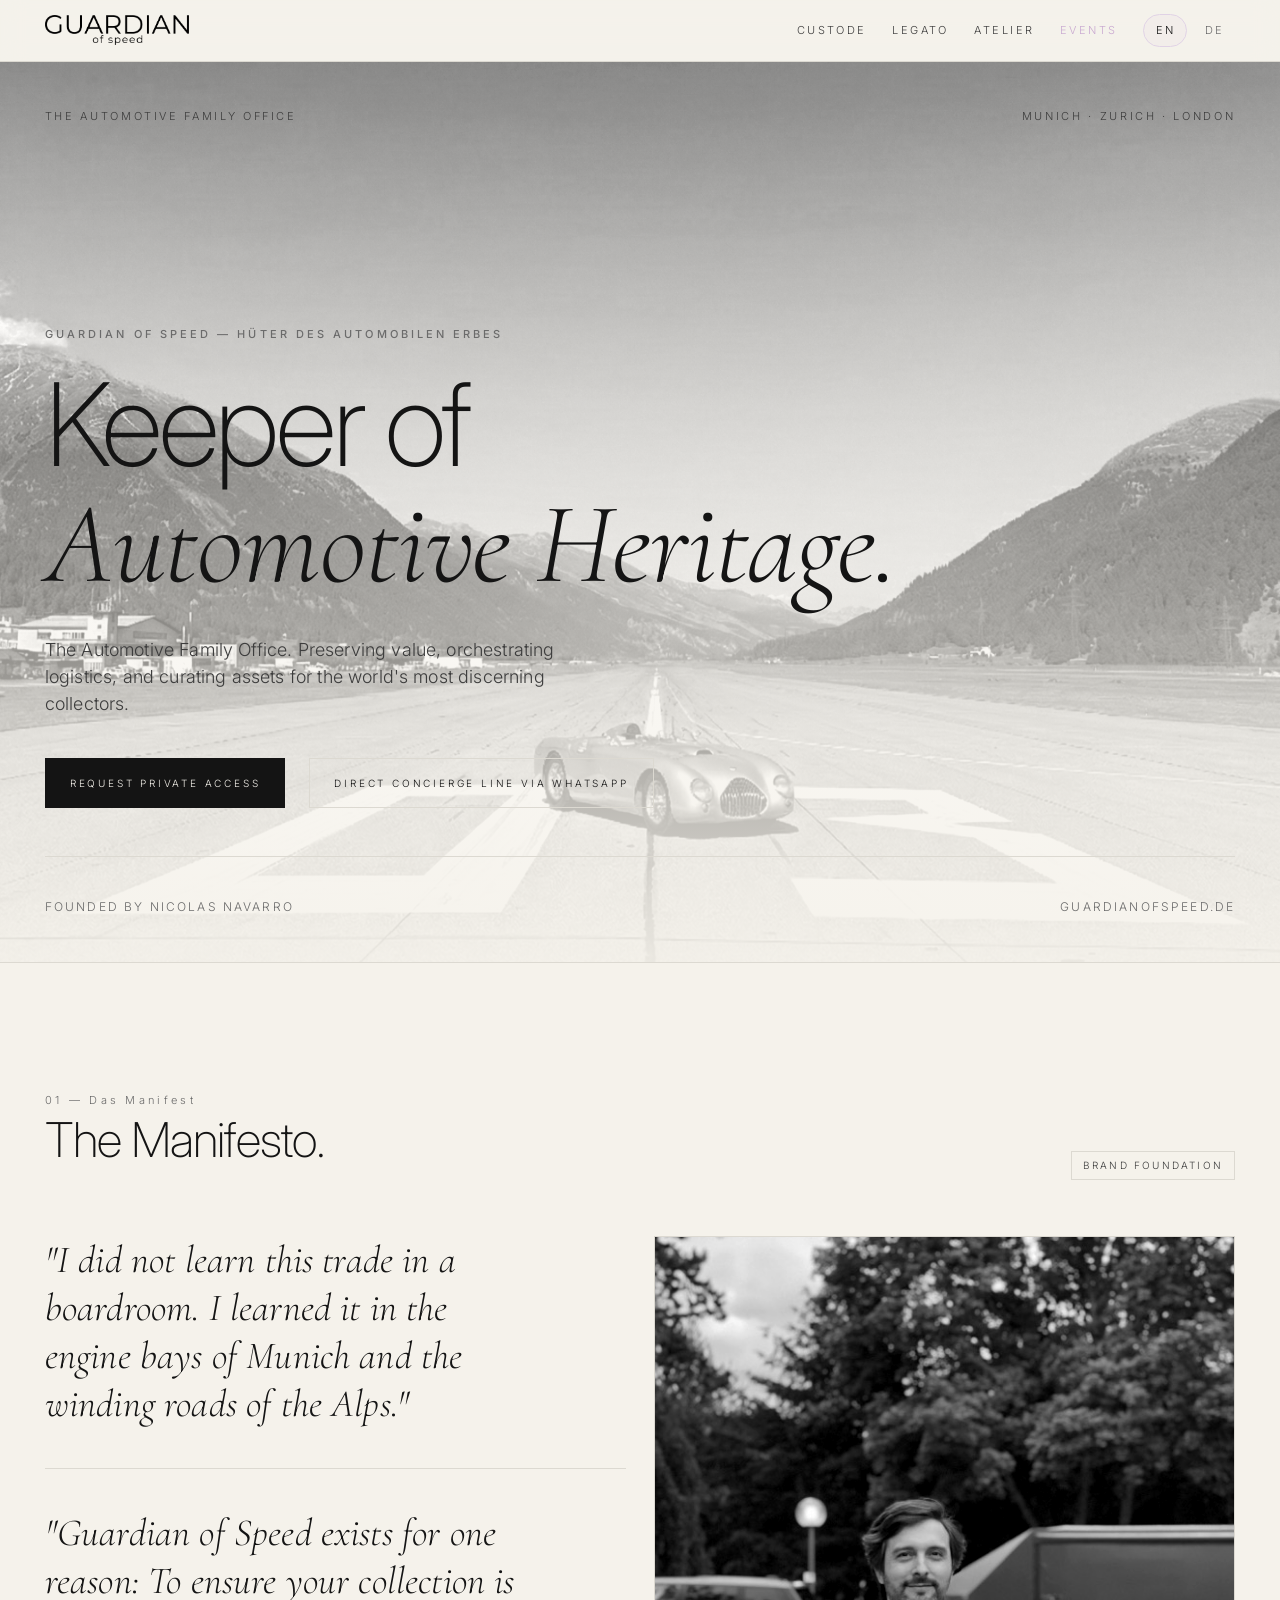
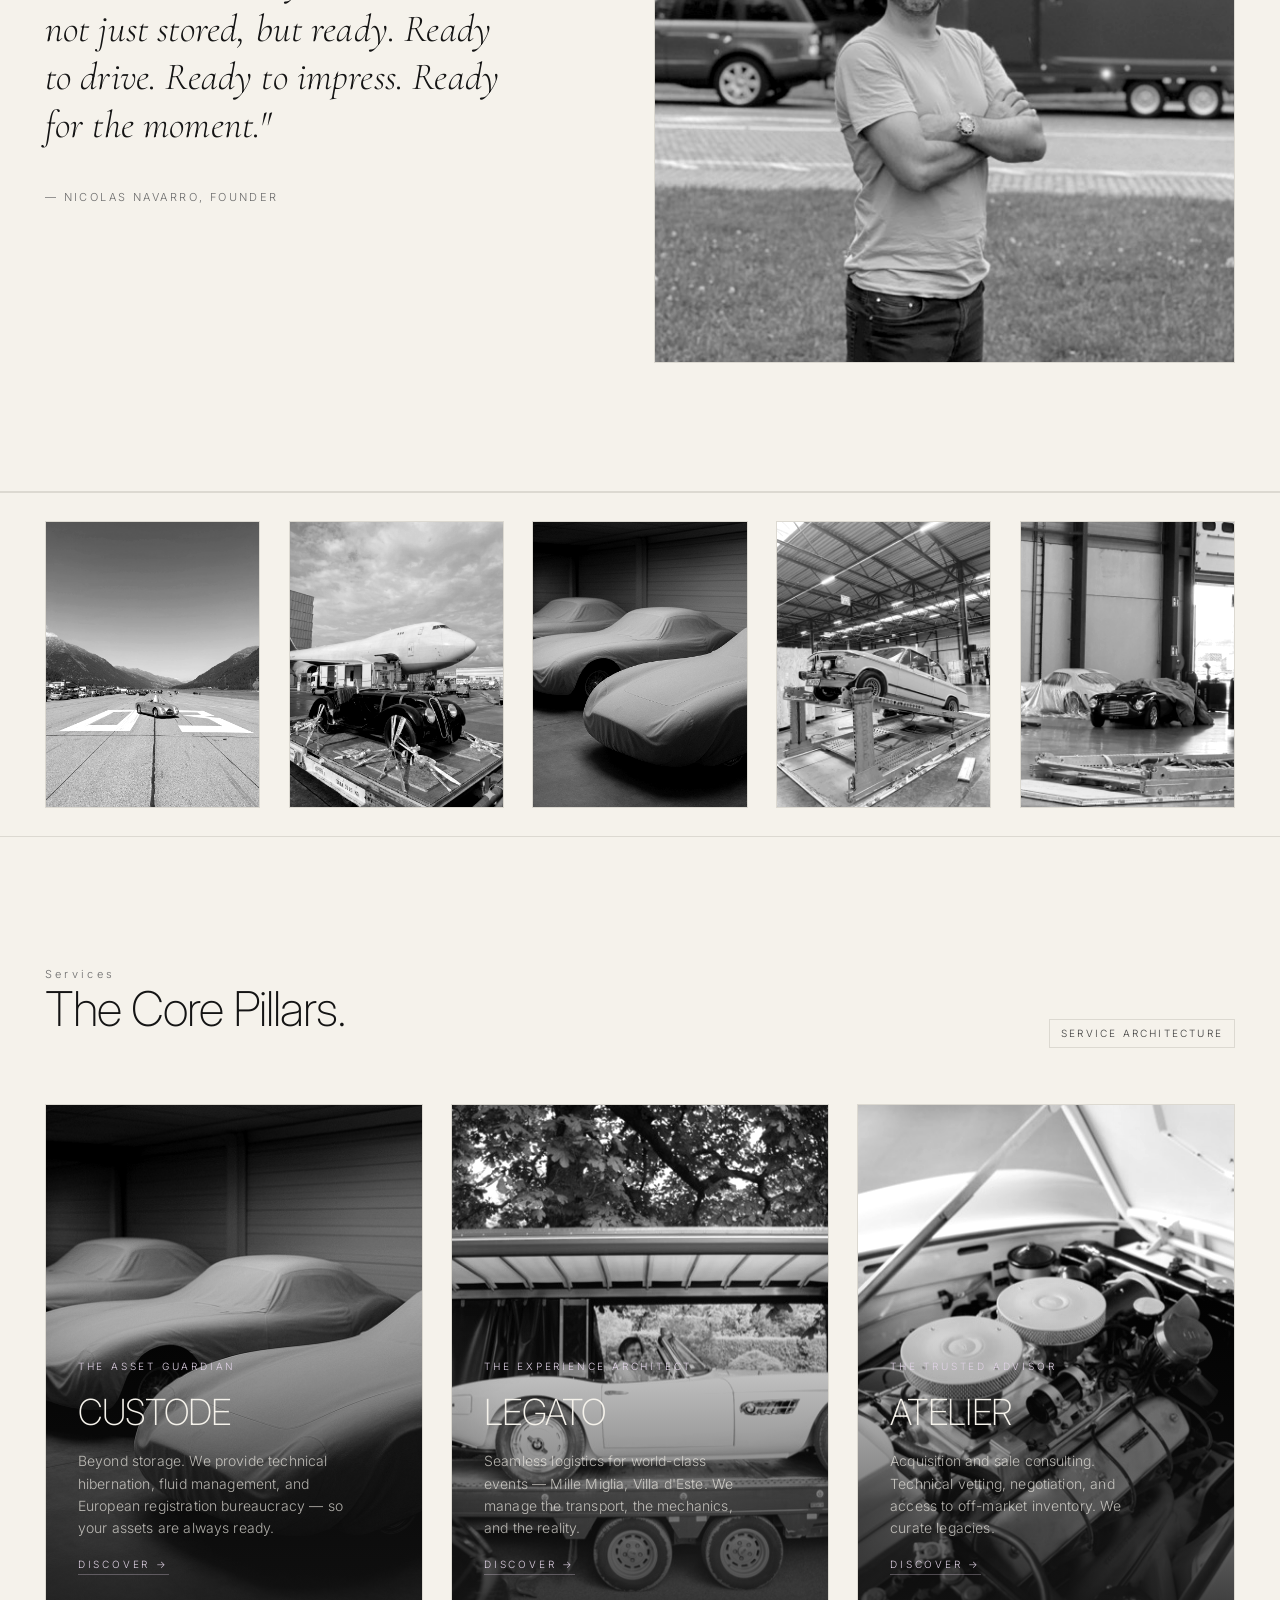
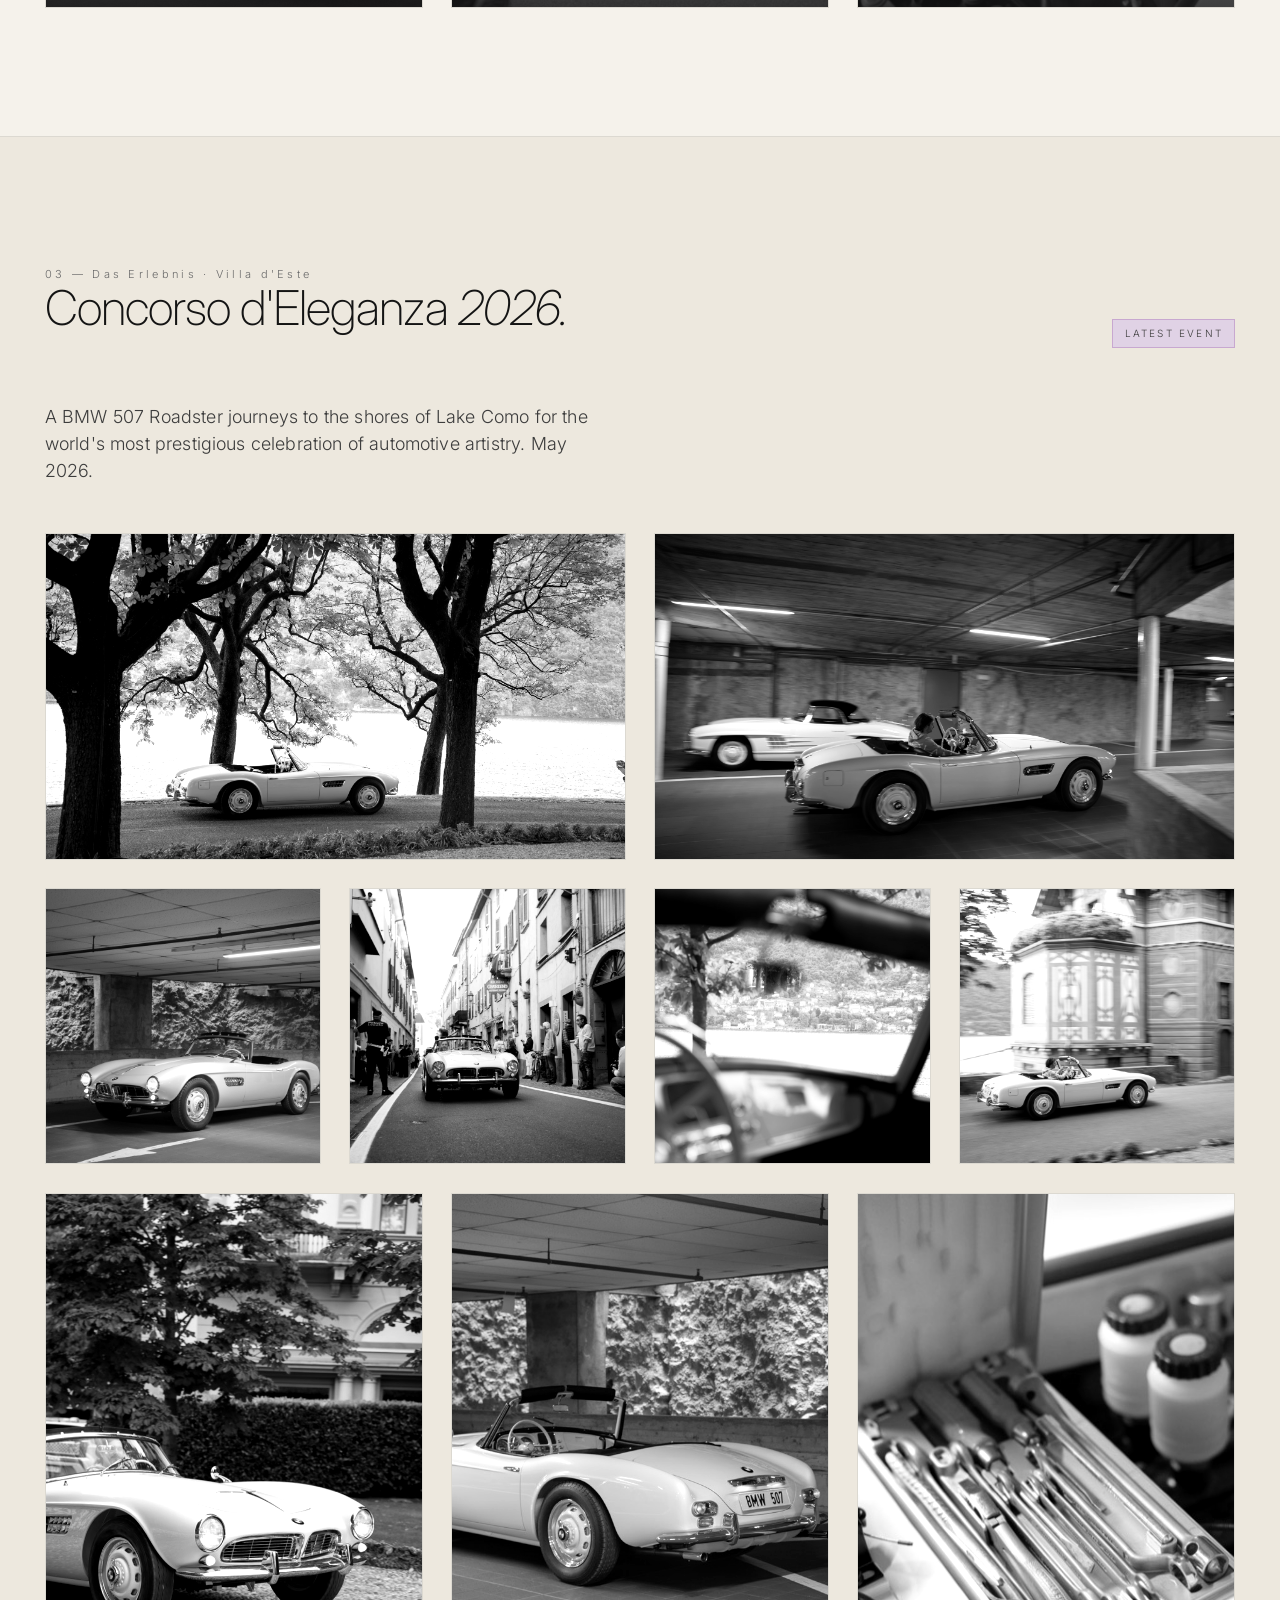
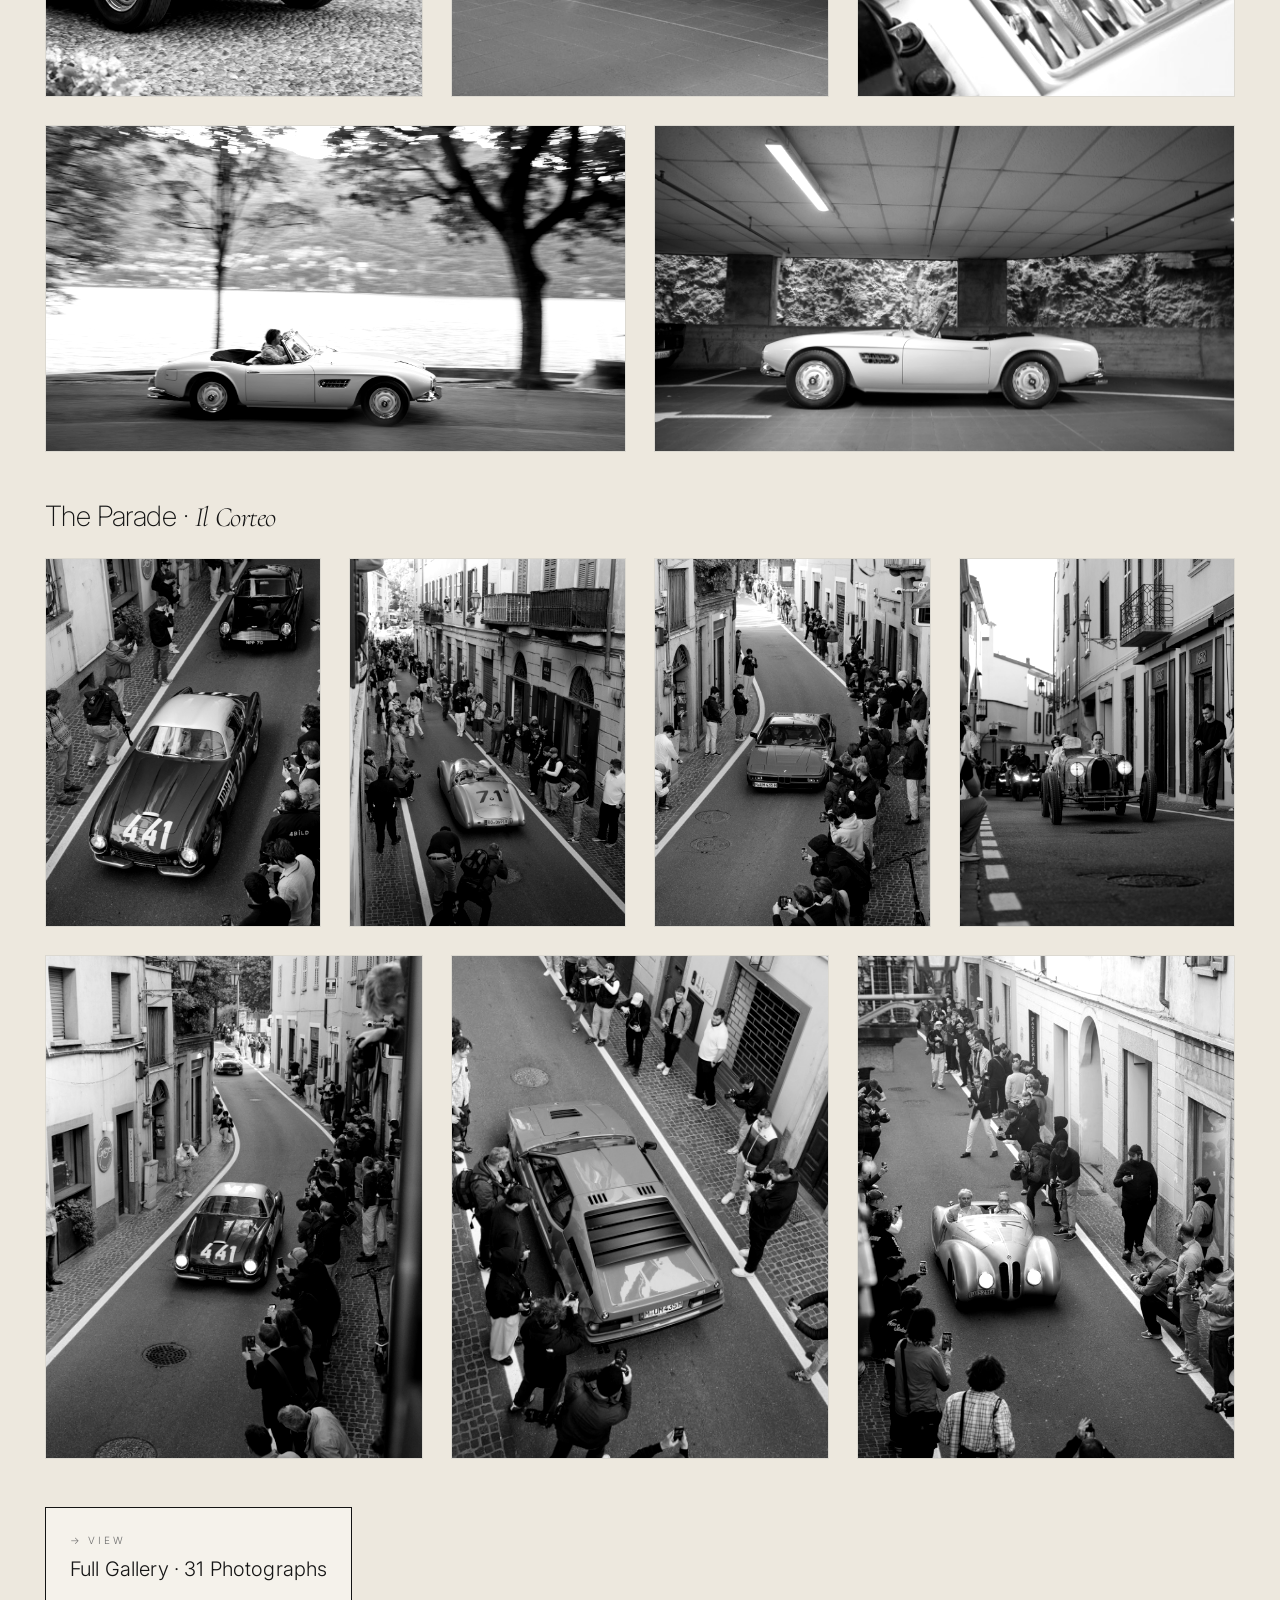
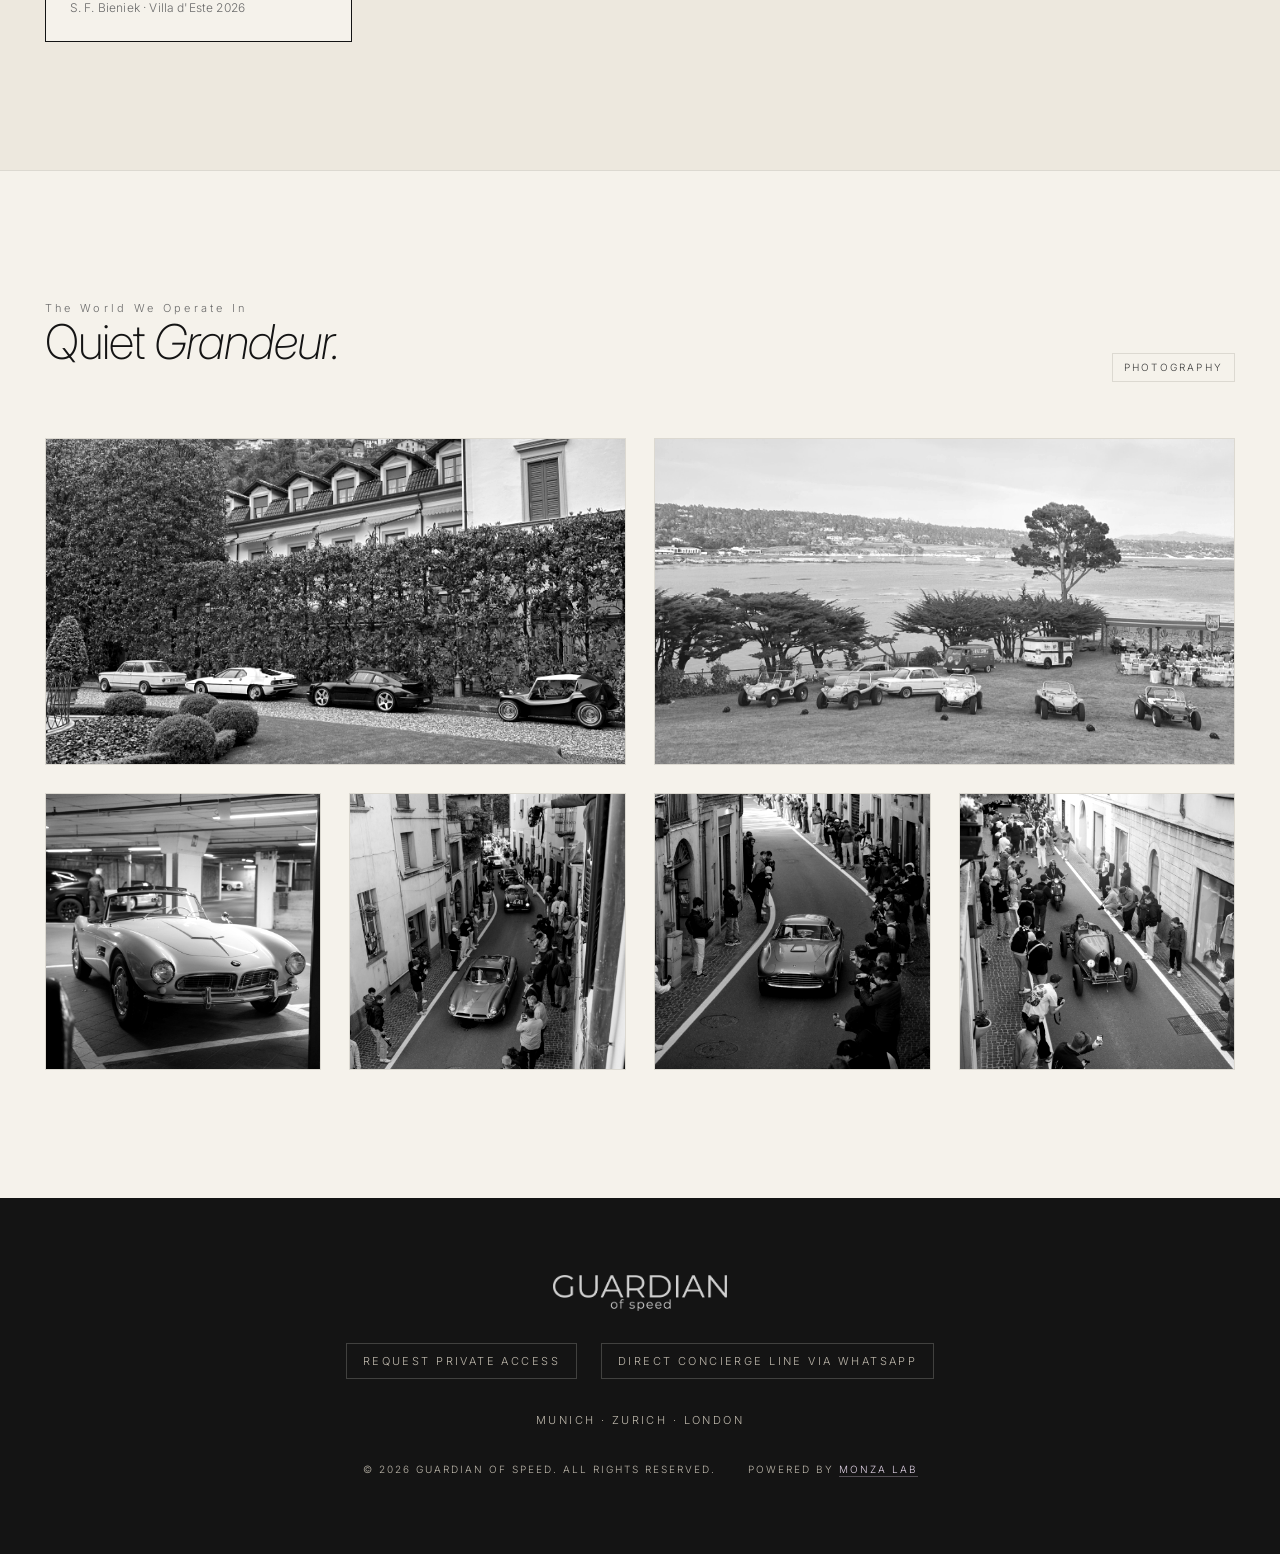
==== index.html @ 8f876f33 "Guardian of Speed — V2 website launch Multi-page site: Home, Services, Events (Villa d'Este 2026) - " ====
<!DOCTYPE html>
<html lang="en">
<head>
  <meta charset="UTF-8">
  <meta name="viewport" content="width=device-width, initial-scale=1.0">
  <title>Guardian of Speed — The Automotive Family Office</title>
  <meta name="description" content="Keeper of Automotive Heritage. Preserving value, orchestrating logistics, and curating assets for the world's most discerning collectors.">
  <link rel="icon" type="image/png" href="favicon.png">
  <link rel="preconnect" href="https://fonts.googleapis.com">
  <link rel="preconnect" href="https://fonts.gstatic.com" crossorigin>
  <link href="https://fonts.googleapis.com/css2?family=Inter:wght@200;300;400;500&family=Cormorant+Garamond:ital,wght@0,300;0,400;1,300;1,400&display=swap" rel="stylesheet">
  <link rel="stylesheet" href="style.css">
  <style>
    /* EN button mauve circle (from original) */
    .lang-btn { font-size:11px; letter-spacing:.15em; padding:6px 12px; color:var(--fg-soft); background:none; border:none; cursor:pointer; transition:all 300ms var(--ease); }
    .lang-btn.active { border:1px solid var(--mauve); border-radius:50px; color:var(--ink); background:rgba(224,210,229,.15); }
    .lang-btn:hover { color:var(--ink); }

    /* Service mega-cards (matching original) */
    .svc-mega { position:relative; overflow:hidden; aspect-ratio:3/4; display:flex; flex-direction:column; justify-content:flex-end; border:1px solid var(--line); }
    .svc-mega__img { position:absolute; inset:0; }
    .svc-mega__img img { width:100%; height:100%; object-fit:cover; filter:grayscale(100%) contrast(1.1); transition:filter 600ms var(--ease), transform 800ms var(--ease); }
    .svc-mega:hover .svc-mega__img img { filter:grayscale(0) contrast(1); transform:scale(1.03); }
    .svc-mega__overlay { position:absolute; inset:0; background:linear-gradient(180deg, rgba(20,20,20,0) 30%, rgba(20,20,20,.8) 100%); transition:background 600ms var(--ease); }
    .svc-mega:hover .svc-mega__overlay { background:linear-gradient(180deg, rgba(20,20,20,0) 10%, rgba(20,20,20,.9) 100%); }
    .svc-mega__content { position:relative; z-index:2; padding:2rem; color:var(--cream); }
    .svc-mega__eyebrow { font-size:10px; letter-spacing:.28em; text-transform:uppercase; color:var(--mauve); margin-bottom:.5rem; }
    .svc-mega__title { font-family:'Inter',sans-serif; font-weight:200; font-size:clamp(1.5rem,3vw,2.25rem); letter-spacing:-.02em; color:var(--cream); margin-bottom:.5rem; }
    .svc-mega__desc { font-size:14px; line-height:1.6; color:rgba(245,242,235,.7); max-width:30ch; }
    .svc-mega__link { font-size:10px; letter-spacing:.28em; text-transform:uppercase; color:var(--mauve); margin-top:1rem; display:inline-block; border-bottom:1px solid rgba(224,210,229,.3); padding-bottom:2px; transition:border-color 300ms; }
    .svc-mega:hover .svc-mega__link { border-color:var(--mauve); }

    /* Hero CTAs (matching original) */
    .hero-ctas { display:flex; gap:1.5rem; margin-top:2.5rem; flex-wrap:wrap; }
    .hero-cta { padding:1rem 1.5rem; font-size:10px; letter-spacing:.28em; text-transform:uppercase; transition:all 300ms var(--ease); }
    .hero-cta--primary { background:var(--ink); color:var(--cream); border:1px solid var(--ink); }
    .hero-cta--primary:hover { background:var(--charcoal); }
    .hero-cta--secondary { background:none; color:var(--ink); border:1px solid var(--line); }
    .hero-cta--secondary:hover { border-color:var(--mauve-2); background:rgba(224,210,229,.08); }
  </style>
</head>
<body>

<!-- ───── NAV (matching original: Logo + CUSTODE / LEGATO / ATELIER + EN/DE) ───── -->
<nav class="nav">
  <a href="index.html" class="nav__logo">
    <img src="img/logo.png" alt="Guardian of Speed" style="height:30px;width:auto">
  </a>
  <ul class="nav__links" id="navLinks">
    <li><a href="#custode">Custode</a></li>
    <li><a href="#legato">Legato</a></li>
    <li><a href="#atelier">Atelier</a></li>
    <li><a href="villa-deste.html" style="color:var(--mauve-2)">Events</a></li>
    <li>
      <button class="lang-btn active">EN</button>
      <button class="lang-btn">DE</button>
    </li>
  </ul>
  <button class="nav__burger" id="burger" aria-label="Menu"><span></span><span></span><span></span></button>
</nav>

<!-- ───── HERO (runway — matching original) ───── -->
<header class="cover">
  <div class="cover__image" style="background-image:url('img/hero-runway.jpg')" aria-hidden="true"></div>
  <div class="cover__veil" aria-hidden="true"></div>
  <div class="cover__inner">
    <div class="cover__top">
      <span>The Automotive Family Office</span>
      <span>Munich · Zurich · London</span>
    </div>
    <div class="cover__mid">
      <div class="eyebrow" style="margin-bottom:1.5rem">Guardian of Speed — Hüter des automobilen Erbes</div>
      <h1>Keeper of<br><em>Automotive Heritage.</em></h1>
      <p class="lead" style="margin-top:2rem;max-width:48ch">
        The Automotive Family Office. Preserving value, orchestrating logistics, and curating assets for the world's most discerning collectors.
      </p>
      <div class="hero-ctas">
        <a href="mailto:nn@guardianofspeed.de?subject=Inquiry%20from%20Guardian%20Website" class="hero-cta hero-cta--primary">Request Private Access</a>
        <a href="https://wa.me/491726690998" class="hero-cta hero-cta--secondary">Direct Concierge Line via WhatsApp</a>
      </div>
    </div>
    <div class="cover__bottom">
      <span>Founded by Nicolas Navarro</span>
      <span>guardianofspeed.de</span>
    </div>
  </div>
</header>

<!-- ───── MANIFESTO (matching original: 2 quotes + portrait) ───── -->
<section class="page" id="manifesto">
  <div class="wrap">
    <div class="section-head">
      <div>
        <div class="section-num">01 — Das Manifest</div>
        <h2 style="margin-top:.4rem">The Manifesto.</h2>
      </div>
      <span class="tag">Brand Foundation</span>
    </div>

    <div class="grid cols-2">
      <div>
        <div class="quote" style="border-top:none;padding-top:0;margin-top:0">
          <p>"I did not learn this trade in a boardroom. I learned it in the engine bays of Munich and the winding roads of the Alps."</p>
        </div>
        <div class="quote">
          <p>"Guardian of Speed exists for one reason: To ensure your collection is not just stored, but ready. Ready to drive. Ready to impress. Ready for the moment."</p>
          <div class="src">— Nicolas Navarro, Founder</div>
        </div>
      </div>
      <div>
        <div class="photo" style="aspect-ratio:4/5">
          <img src="img/nicolas-portrait.jpg" alt="Nicolas Navarro, Founder" />
        </div>
      </div>
    </div>
  </div>
</section>

<!-- ───── PHOTOGRAPHY — Original collection shots ───── -->
<div style="border-top:1px solid var(--line);border-bottom:1px solid var(--line);padding:var(--grid-gap) var(--pad)">
  <div style="max-width:var(--max-w);margin:0 auto;display:grid;grid-template-columns:repeat(5,1fr);gap:var(--grid-gap)">
    <div class="photo" style="aspect-ratio:3/4"><img src="img/original-runway.jpg" alt="Alpine runway" /></div>
    <div class="photo" style="aspect-ratio:3/4"><img src="img/atelier-logistics.jpg" alt="Airfreight on Boeing 747" /></div>
    <div class="photo" style="aspect-ratio:3/4"><img src="img/cars-covered.jpg" alt="Storage under covers" /></div>
    <div class="photo" style="aspect-ratio:3/4"><img src="img/original-workshop-lift.jpg" alt="Workshop lift" /></div>
    <div class="photo" style="aspect-ratio:3/4"><img src="img/original-workshop-reveal.jpg" alt="Workshop reveal" /></div>
  </div>
</div>

<!-- ───── SERVICES — 3 mega cards (CUSTODE, LEGATO, ATELIER) ───── -->
<section class="page" id="services">
  <div class="wrap">
    <div class="section-head">
      <div>
        <div class="section-num">Services</div>
        <h2>The Core Pillars.</h2>
      </div>
      <span class="tag">Service Architecture</span>
    </div>

    <div class="grid cols-3">
      <!-- CUSTODE -->
      <a href="services.html#custode" class="svc-mega reveal" id="custode">
        <div class="svc-mega__img"><img src="img/cars-covered.jpg" alt="CUSTODE" loading="lazy"></div>
        <div class="svc-mega__overlay"></div>
        <div class="svc-mega__content">
          <div class="svc-mega__eyebrow">The Asset Guardian</div>
          <div class="svc-mega__title">CUSTODE</div>
          <div class="svc-mega__desc">Beyond storage. We provide technical hibernation, fluid management, and European registration bureaucracy — so your assets are always ready.</div>
          <span class="svc-mega__link">Discover →</span>
        </div>
      </a>

      <!-- LEGATO -->
      <a href="services.html#legato" class="svc-mega reveal" id="legato">
        <div class="svc-mega__img"><img src="img/svc-transport.jpg" alt="LEGATO" loading="lazy"></div>
        <div class="svc-mega__overlay"></div>
        <div class="svc-mega__content">
          <div class="svc-mega__eyebrow">The Experience Architect</div>
          <div class="svc-mega__title">LEGATO</div>
          <div class="svc-mega__desc">Seamless logistics for world-class events — Mille Miglia, Villa d'Este. We manage the transport, the mechanics, and the reality.</div>
          <span class="svc-mega__link">Discover →</span>
        </div>
      </a>

      <!-- ATELIER -->
      <a href="services.html#atelier" class="svc-mega reveal" id="atelier">
        <div class="svc-mega__img"><img src="img/svc-engine.jpg" alt="ATELIER" loading="lazy"></div>
        <div class="svc-mega__overlay"></div>
        <div class="svc-mega__content">
          <div class="svc-mega__eyebrow">The Trusted Advisor</div>
          <div class="svc-mega__title">ATELIER</div>
          <div class="svc-mega__desc">Acquisition and sale consulting. Technical vetting, negotiation, and access to off-market inventory. We curate legacies.</div>
          <span class="svc-mega__link">Discover →</span>
        </div>
      </a>
    </div>
  </div>
</section>

<!-- ═══════ NEW CONTENT: Villa d'Este 2026 ═══════ -->
<section class="page" id="events" style="background:var(--bg-2)">
  <div class="wrap">
    <div class="section-head">
      <div>
        <div class="section-num">03 — Das Erlebnis · Villa d'Este</div>
        <h2>Concorso d'Eleganza <em>2026.</em></h2>
      </div>
      <span class="tag mauve">Latest Event</span>
    </div>

    <p class="lead" style="margin-bottom:3rem">A BMW 507 Roadster journeys to the shores of Lake Como for the world's most prestigious celebration of automotive artistry. May 2026.</p>

    <!-- Large hero photos -->
    <div class="grid cols-2" style="margin-bottom:var(--grid-gap)">
      <div class="photo photo-wide" style="aspect-ratio:16/9"><img src="img/hero-lakeside.jpg" alt="BMW 507 under ancient trees at Lake Como" /></div>
      <div class="photo photo-wide" style="aspect-ratio:16/9"><img src="img/hero-garage-dynamic.jpg" alt="BMW 507 alongside Mercedes 300SL" /></div>
    </div>

    <!-- Gallery grid -->
    <div class="grid cols-4" style="margin-bottom:var(--grid-gap)">
      <div class="photo" style="aspect-ratio:1"><img src="img/garage-headlights.jpg" alt="BMW 507 headlights" /></div>
      <div class="photo" style="aspect-ratio:1"><img src="img/street-parade-507.jpg" alt="Village parade" /></div>
      <div class="photo" style="aspect-ratio:1"><img src="img/detail-mirror-lake.jpg" alt="Lake Como in rearview" /></div>
      <div class="photo" style="aspect-ratio:1"><img src="img/driving-red-villa.jpg" alt="Driving past red villa" /></div>
    </div>

    <!-- More event photos -->
    <div class="grid cols-3" style="margin-bottom:var(--grid-gap)">
      <div class="photo"><img src="img/villa-deste-entrance.jpg" alt="BMW 507 at Villa d'Este entrance" /></div>
      <div class="photo"><img src="img/garage-rear.jpg" alt="BMW 507 rear taillights" /></div>
      <div class="photo"><img src="img/svc-toolroll.jpg" alt="Precision tool roll" /></div>
    </div>

    <!-- Driving shots wide -->
    <div class="grid cols-2">
      <div class="photo photo-wide" style="aspect-ratio:16/9"><img src="img/hero-driving-lake.jpg" alt="BMW 507 driving along Lake Como" /></div>
      <div class="photo photo-wide" style="aspect-ratio:16/9"><img src="img/garage-profile.jpg" alt="BMW 507 profile in gallery" /></div>
    </div>

    <!-- Parade photos -->
    <h3 style="margin-top:3rem;margin-bottom:1.5rem;font-weight:200">The Parade · <em class="display-serif">Il Corteo</em></h3>
    <div class="grid cols-4" style="margin-bottom:var(--grid-gap)">
      <div class="photo"><img src="img/dsc-ferrari-topdown.jpg" alt="Ferrari 250 GT #441 from above" /></div>
      <div class="photo"><img src="img/dsc-328-silver.jpg" alt="BMW 328 Mille Miglia" /></div>
      <div class="photo"><img src="img/dsc-m1-street.jpg" alt="BMW M1 in parade" /></div>
      <div class="photo"><img src="img/dsc-bugatti-front.jpg" alt="Vintage Bugatti" /></div>
    </div>
    <div class="grid cols-3">
      <div class="photo"><img src="img/dsc-ferrari-approaching.jpg" alt="Ferrari approaching" /></div>
      <div class="photo"><img src="img/dsc-m1-topdown.jpg" alt="BMW M1 from above" /></div>
      <div class="photo"><img src="img/parade-328-streamliner.jpg" alt="BMW 328 streamliner" /></div>
    </div>

    <div style="margin-top:3rem">
      <a href="villa-deste.html" class="cta-secondary">
        <span class="cta-label">→ View</span>
        <span class="cta-text">Full Gallery · 31 Photographs</span>
        <span class="cta-de">S. F. Bieniek · Villa d'Este 2026</span>
      </a>
    </div>
  </div>
</section>

<!-- ───── MORE PHOTOGRAPHY — Original + New ───── -->
<section class="page">
  <div class="wrap">
    <div class="section-head">
      <div>
        <div class="section-num">The World We Operate In</div>
        <h2>Quiet <em>Grandeur.</em></h2>
      </div>
      <span class="tag">Photography</span>
    </div>
    <div class="grid cols-2" style="margin-bottom:var(--grid-gap)">
      <div class="photo photo-wide" style="aspect-ratio:16/9"><img src="img/original-villa-lineup.jpg" alt="Classic car collection at Villa d'Este" /></div>
      <div class="photo photo-wide" style="aspect-ratio:16/9"><img src="img/original-pebble-beach.jpg" alt="Pebble Beach" /></div>
    </div>
    <div class="grid cols-4">
      <div class="photo" style="aspect-ratio:1"><img src="img/garage-front.jpg" alt="BMW 507 in garage" /></div>
      <div class="photo" style="aspect-ratio:1"><img src="img/dsc-blue-roadster.jpg" alt="Blue roadster" /></div>
      <div class="photo" style="aspect-ratio:1"><img src="img/dsc-silver-coupe.jpg" alt="Silver coupé" /></div>
      <div class="photo" style="aspect-ratio:1"><img src="img/parade-bugatti-blue.jpg" alt="Blue Bugatti" /></div>
    </div>
  </div>
</section>

<!-- ───── FOOTER (matching original) ───── -->
<footer class="colophon" style="flex-direction:column;gap:2rem;align-items:center;text-align:center;padding:clamp(3rem,6vw,5rem) var(--pad)">
  <img src="img/logo.png" alt="Guardian of Speed" style="height:36px;width:auto;filter:invert(1);opacity:.8">
  <div style="display:flex;gap:1.5rem;flex-wrap:wrap;justify-content:center">
    <a href="mailto:nn@guardianofspeed.de?subject=Inquiry%20from%20Guardian%20Website" style="padding:8px 16px;border:1px solid rgba(245,242,235,.2);color:#BEB8AC;transition:border-color 300ms">Request Private Access</a>
    <a href="https://wa.me/491726690998" style="padding:8px 16px;border:1px solid rgba(245,242,235,.2);color:#BEB8AC;transition:border-color 300ms">Direct Concierge Line via WhatsApp</a>
  </div>
  <div>Munich · Zurich · London</div>
  <div style="display:flex;gap:2rem;font-size:10px;letter-spacing:.2em">
    <span>© 2026 Guardian of Speed. All rights reserved.</span>
    <span>Powered by <a href="https://monza.lat" style="color:var(--mauve);border-bottom:1px solid rgba(224,210,229,.3);padding-bottom:1px">Monza Lab</a></span>
  </div>
</footer>

<script>
const reveals = document.querySelectorAll('.reveal');
const observer = new IntersectionObserver((entries) => {
  entries.forEach(e => { if (e.isIntersecting) { e.target.classList.add('reveal--visible'); observer.unobserve(e.target); } });
}, { threshold: 0.15, rootMargin: '0px 0px -40px 0px' });
reveals.forEach(el => observer.observe(el));

const burger = document.getElementById('burger');
const navLinks = document.getElementById('navLinks');
burger.addEventListener('click', () => { burger.classList.toggle('nav__burger--open'); navLinks.classList.toggle('nav__links--open'); });
navLinks.querySelectorAll('a').forEach(a => { a.addEventListener('click', () => { burger.classList.remove('nav__burger--open'); navLinks.classList.remove('nav__links--open'); }); });
</script>
</body>
</html>
---- style.css ----
/* ══════════════════════════════════════════════════
   GUARDIAN OF SPEED — V2
   Brand Manual Compliant
   Inter (200/300/500) · Cormorant Garamond (italic)
   ══════════════════════════════════════════════════ */

:root {
  /* ── Brand Colors (exact from manual) ── */
  --cream:     #F5F2EB;   /* Heritage Cream · Ground */
  --ivory:     #EDE8DE;   /* Ivory Mist · Surface */
  --line:      #DCD9D1;   /* Patina Line · Border */
  --fog:       #C6C3BC;   /* Dawn Fog · Muted */
  --charcoal:  #3D3D3D;   /* Charcoal · Text */
  --ink:       #141414;   /* Hangar Ink · Deep */
  --mauve:     #E0D2E5;   /* Signal Mauve · Accent */
  --mauve-2:   #C8A8D0;   /* Dusk Mauve · Ring */

  --bg:        var(--cream);
  --bg-2:      var(--ivory);
  --fg:        var(--charcoal);
  --fg-soft:   #6B6B6B;

  /* ── Spacing (brand scale) ── */
  --pad: clamp(1.25rem, 3.5vw, 3.25rem);
  --grid-gap: clamp(1rem, 2.2vw, 2rem);
  --max-w: 1280px;

  /* ── Motion (brand: slow exhale) ── */
  --ease: cubic-bezier(.4, 0, .2, 1);
  --duration: 500ms;
}

/* ── Reset ── */
*, *::before, *::after { box-sizing: border-box; margin: 0; padding: 0; }
html { scroll-behavior: smooth; }

body {
  background: var(--bg);
  color: var(--fg);
  font-family: 'Inter', -apple-system, BlinkMacSystemFont, sans-serif;
  font-weight: 300;
  font-size: 16px;
  line-height: 1.65;
  -webkit-font-smoothing: antialiased;
  letter-spacing: .01em;
  overflow-x: hidden;
}

::selection { background: var(--mauve); color: var(--ink); }
img { display: block; max-width: 100%; height: auto; }
a { color: inherit; text-decoration: none; }
button { font: inherit; cursor: pointer; border: none; background: none; }

/* ── Typography (Inter 200/300/500 + Cormorant italic) ── */
h1, h2, h3, h4 {
  font-family: 'Inter', sans-serif;
  font-weight: 200;
  letter-spacing: -.02em;
  color: var(--ink);
  margin: 0 0 .3em 0;
}

h1 { font-size: clamp(2.5rem, 6.5vw, 5.5rem); line-height: 1; }
h2 { font-size: clamp(1.75rem, 4vw, 3rem); line-height: 1.05; }
h3 { font-size: clamp(1.25rem, 2.2vw, 1.75rem); line-height: 1.2; }
h4 {
  font-size: 11px;
  letter-spacing: .28em;
  text-transform: uppercase;
  font-weight: 500;
  color: var(--fg-soft);
}

.display-serif {
  font-family: 'Cormorant Garamond', serif;
  font-style: italic;
  font-weight: 300;
}

p { max-width: 60ch; margin: 0 0 1em 0; }

.lead {
  font-size: clamp(1.05rem, 1.4vw, 1.25rem);
  color: var(--fg);
  max-width: 50ch;
  line-height: 1.5;
}

.eyebrow {
  font-size: 11px;
  letter-spacing: .28em;
  text-transform: uppercase;
  color: var(--fg-soft);
  font-weight: 500;
}

.section-num {
  font-size: 11px;
  letter-spacing: .3em;
  color: var(--fg-soft);
}

/* ── Layout ── */
.wrap { max-width: var(--max-w); margin: 0 auto; padding: 0 var(--pad); }

.page {
  padding: clamp(4rem, 10vw, 8rem) 0;
  border-bottom: 1px solid var(--line);
}

.page:last-of-type { border-bottom: none; }

.grid { display: grid; gap: var(--grid-gap); }
.cols-2 { grid-template-columns: repeat(2, minmax(0, 1fr)); }
.cols-3 { grid-template-columns: repeat(3, minmax(0, 1fr)); }
.cols-4 { grid-template-columns: repeat(4, minmax(0, 1fr)); }
@media (max-width: 860px) { .cols-2, .cols-3, .cols-4 { grid-template-columns: 1fr; } }

.section-head {
  display: flex;
  justify-content: space-between;
  align-items: flex-end;
  margin-bottom: 3.5rem;
  flex-wrap: wrap;
  gap: 1.5rem;
}

/* ── Tag ── */
.tag {
  display: inline-block;
  padding: .35rem .7rem;
  border: 1px solid var(--line);
  font-size: 10px;
  letter-spacing: .22em;
  text-transform: uppercase;
  color: var(--fg);
  background: var(--bg);
}

.tag.mauve { background: var(--mauve); border-color: var(--mauve-2); }

/* ── Navigation ── */
.nav {
  position: sticky;
  top: 0;
  z-index: 10;
  backdrop-filter: blur(12px);
  -webkit-backdrop-filter: blur(12px);
  background: rgba(245, 242, 235, .82);
  border-bottom: 1px solid var(--line);
  padding: .9rem var(--pad);
  display: flex;
  justify-content: space-between;
  align-items: center;
  gap: 2rem;
  font-size: 11px;
  letter-spacing: .22em;
  text-transform: uppercase;
}

.nav__mark {
  font-weight: 500;
  letter-spacing: .3em;
  color: var(--ink);
}

.nav__links {
  display: flex;
  gap: 1.6rem;
  flex-wrap: wrap;
  list-style: none;
  align-items: center;
}

.nav__links a {
  color: var(--fg);
  transition: color var(--duration) var(--ease);
}

.nav__links a:hover { color: var(--mauve-2); }
.nav__links a.active { color: var(--ink); font-weight: 500; }

.lang-switch {
  display: flex;
  gap: 4px;
}

.lang-switch a { color: var(--fg-soft); padding: 2px 4px; }
.lang-switch a.active { color: var(--ink); font-weight: 500; }
.lang-switch span { color: var(--line); }

/* Mobile nav */
.nav__burger {
  display: none;
  flex-direction: column;
  gap: 5px;
  padding: 8px 0;
}
.nav__burger span {
  width: 20px;
  height: 1px;
  background: var(--ink);
  transition: transform 300ms var(--ease), opacity 200ms;
}

@media (max-width: 720px) {
  .nav__links { display: none; }
  .nav__burger { display: flex; }

  .nav__links--open {
    display: flex;
    flex-direction: column;
    position: fixed;
    inset: 0;
    background: var(--bg);
    justify-content: center;
    align-items: center;
    gap: 2.5rem;
    z-index: 99;
  }
  .nav__links--open a { font-size: 13px; letter-spacing: .3em; }

  .nav__burger--open span:nth-child(1) { transform: translateY(6px) rotate(45deg); }
  .nav__burger--open span:nth-child(2) { opacity: 0; }
  .nav__burger--open span:nth-child(3) { transform: translateY(-6px) rotate(-45deg); }
}

/* ── Hero / Cover ── */
.cover {
  position: relative;
  min-height: 100vh;
  display: flex;
  flex-direction: column;
  justify-content: space-between;
  overflow: hidden;
  background: var(--bg);
  border-bottom: 1px solid var(--line);
}

.cover__image {
  position: absolute;
  inset: 0;
  background-size: cover;
  background-position: center;
  filter: grayscale(100%) contrast(1.1);
}

.cover__veil {
  position: absolute;
  inset: 0;
  background: linear-gradient(180deg,
    rgba(245,242,235,.1) 0%,
    rgba(245,242,235,.55) 60%,
    rgba(245,242,235,.95) 100%
  );
}

.cover__inner {
  position: relative;
  padding: var(--pad);
  z-index: 2;
  display: flex;
  flex-direction: column;
  justify-content: space-between;
  flex: 1;
  min-height: 100vh;
}

.cover__top {
  display: flex;
  justify-content: space-between;
  align-items: center;
  font-size: 11px;
  letter-spacing: .24em;
  text-transform: uppercase;
  color: var(--fg);
}

.cover__mid { margin-top: auto; padding-top: 4rem; }
.cover__mid h1 {
  font-size: clamp(2.75rem, 9vw, 8rem);
  font-weight: 200;
  letter-spacing: -.03em;
}
.cover__mid h1 em {
  font-family: 'Cormorant Garamond', serif;
  font-style: italic;
  font-weight: 300;
  letter-spacing: -.01em;
  color: var(--ink);
}

.cover__bottom {
  display: flex;
  justify-content: space-between;
  align-items: flex-end;
  padding-top: 2.5rem;
  border-top: 1px solid var(--line);
  margin-top: 3rem;
  font-size: 12px;
  letter-spacing: .18em;
  text-transform: uppercase;
  color: var(--fg-soft);
}

@media (max-width: 720px) {
  .cover__bottom { flex-direction: column; align-items: flex-start; gap: .5rem; }
}

/* ── Photography (brand: grayscale, hover color) ── */
.photo {
  aspect-ratio: 3/4;
  overflow: hidden;
  border: 1px solid var(--line);
  background: var(--bg-2);
}

.photo img {
  width: 100%;
  height: 100%;
  object-fit: cover;
  filter: grayscale(100%) contrast(1.1);
  transition: filter 600ms var(--ease);
}

.photo:hover img { filter: grayscale(0) contrast(1); }
.photo-wide { aspect-ratio: 16/9; }

/* ── Quote (Cormorant italic) ── */
.quote {
  border-top: 1px solid var(--line);
  padding: 2.5rem 0 0 0;
  margin-top: 2.5rem;
}

.quote p {
  font-family: 'Cormorant Garamond', serif;
  font-style: italic;
  font-weight: 300;
  font-size: clamp(1.5rem, 3vw, 2.4rem);
  line-height: 1.25;
  color: var(--ink);
  max-width: 28ch;
}

.quote .src {
  font-family: 'Inter', sans-serif;
  font-style: normal;
  font-size: 11px;
  letter-spacing: .22em;
  text-transform: uppercase;
  color: var(--fg-soft);
  margin-top: 1.25rem;
}

/* ── Pillar cards ── */
.pillar {
  border: 1px solid var(--line);
  padding: 2rem;
  background: var(--bg);
  display: flex;
  flex-direction: column;
  gap: 1rem;
  min-height: 280px;
}

.pillar__num { font-size: 11px; letter-spacing: .3em; color: var(--fg-soft); }

.pillar__icon {
  width: 44px;
  height: 44px;
  border: 1px solid var(--line);
  display: flex;
  align-items: center;
  justify-content: center;
}

.pillar h3 { margin-top: .5rem; }
.pillar p { font-size: 14px; color: var(--fg-soft); line-height: 1.6; }

/* ── Service block (detail page) ── */
.svc-block {
  display: grid;
  grid-template-columns: 1fr;
  gap: 2rem;
  align-items: start;
  padding-bottom: clamp(3rem, 6vw, 5rem);
  border-bottom: 1px solid var(--line);
}

.svc-block:last-child { border-bottom: none; }

@media (min-width: 860px) {
  .svc-block { grid-template-columns: 1fr 1fr; gap: clamp(2rem, 4vw, 4rem); }
  .svc-block:nth-child(even) > :first-child { order: 2; }
  .svc-block:nth-child(even) > :last-child { order: 1; }
}

.svc-block__img { overflow: hidden; border: 1px solid var(--line); }
.svc-block__img img {
  width: 100%;
  height: 100%;
  object-fit: cover;
  filter: grayscale(100%) contrast(1.1);
  transition: filter 600ms var(--ease);
}
.svc-block__img:hover img { filter: grayscale(0) contrast(1); }

.svc-block__text {
  display: flex;
  flex-direction: column;
  gap: 1rem;
  padding-top: .5rem;
}

.svc-block__text ul {
  list-style: none;
  display: flex;
  flex-direction: column;
  gap: .5rem;
}

.svc-block__text li {
  font-size: 14px;
  line-height: 1.7;
  color: var(--fg-soft);
  padding-left: 1.5rem;
  position: relative;
}

.svc-block__text li::before {
  content: '—';
  position: absolute;
  left: 0;
  color: var(--fog);
}

/* ── Event hero ── */
.event-hero {
  position: relative;
  height: 70vh;
  min-height: 400px;
  overflow: hidden;
  border-bottom: 1px solid var(--line);
}

.event-hero img {
  width: 100%;
  height: 100%;
  object-fit: cover;
  filter: grayscale(100%) contrast(1.1);
}

.event-hero__veil {
  position: absolute;
  inset: 0;
  background: linear-gradient(180deg,
    rgba(245,242,235,.6) 0%,
    rgba(245,242,235,0) 30%,
    rgba(245,242,235,0) 65%,
    rgba(245,242,235,.85) 100%
  );
}

/* ── Gallery (bento) ── */
.bento {
  display: grid;
  grid-template-columns: repeat(2, 1fr);
  gap: var(--grid-gap);
}

@media (min-width: 768px) {
  .bento { grid-template-columns: repeat(12, 1fr); grid-auto-rows: 200px; }
}

.bento__item {
  overflow: hidden;
  border: 1px solid var(--line);
  cursor: pointer;
}

.bento__item img {
  width: 100%;
  height: 100%;
  object-fit: cover;
  filter: grayscale(100%) contrast(1.1);
  transition: filter 600ms var(--ease);
}

.bento__item:hover img { filter: grayscale(0) contrast(1); }

@media (min-width: 768px) {
  .b-wide   { grid-column: span 8; grid-row: span 2; }
  .b-med    { grid-column: span 4; grid-row: span 2; }
  .b-third  { grid-column: span 4; grid-row: span 2; }
  .b-half   { grid-column: span 6; grid-row: span 2; }
  .b-big    { grid-column: span 6; grid-row: span 3; }
  .b-hero   { grid-column: span 8; grid-row: span 3; }
  .b-small  { grid-column: span 3; grid-row: span 2; }
}

/* ── Lightbox ── */
.lightbox {
  position: fixed;
  inset: 0;
  z-index: 1000;
  background: rgba(20, 20, 20, .92);
  display: flex;
  align-items: center;
  justify-content: center;
  opacity: 0;
  pointer-events: none;
  transition: opacity 400ms var(--ease);
  padding: 2rem;
}

.lightbox--open { opacity: 1; pointer-events: auto; }

.lightbox img {
  max-width: 90vw;
  max-height: 90vh;
  object-fit: contain;
  filter: none;
}

.lightbox__close {
  position: absolute;
  top: 2rem;
  right: 2rem;
  color: var(--cream);
  font-size: 11px;
  letter-spacing: .22em;
  text-transform: uppercase;
  cursor: pointer;
}

/* ── Contact cards ── */
.contact-card {
  border: 1px solid var(--line);
  background: var(--bg);
  padding: 2rem;
}

.contact-card .label {
  font-size: 10px;
  letter-spacing: .22em;
  text-transform: uppercase;
  color: var(--fg-soft);
  margin-bottom: .4rem;
}

.contact-card .val {
  font-size: 18px;
  color: var(--ink);
  font-weight: 300;
}

.contact-card a {
  border-bottom: 1px solid var(--line);
  padding-bottom: 2px;
  transition: border-color 300ms var(--ease);
}

.contact-card a:hover { border-color: var(--mauve-2); }

/* ── CTA block (brand style) ── */
.cta-primary {
  padding: 1.5rem;
  background: var(--ink);
  color: var(--bg);
  display: inline-flex;
  flex-direction: column;
  gap: .25rem;
  border: none;
  transition: background 300ms var(--ease);
}

.cta-primary:hover { background: var(--charcoal); }
.cta-primary .cta-label { font-size: 10px; letter-spacing: .28em; text-transform: uppercase; color: var(--mauve); }
.cta-primary .cta-text { font-size: 1.25rem; font-weight: 300; }
.cta-primary .cta-de { font-size: 12px; color: #BEB8AC; margin-top: .5rem; }

.cta-secondary {
  padding: 1.5rem;
  border: 1px solid var(--ink);
  background: var(--bg);
  display: inline-flex;
  flex-direction: column;
  gap: .25rem;
  transition: background 300ms var(--ease);
}

.cta-secondary:hover { background: var(--bg-2); }
.cta-secondary .cta-label { font-size: 10px; letter-spacing: .28em; text-transform: uppercase; color: var(--fg-soft); }
.cta-secondary .cta-text { font-size: 1.25rem; font-weight: 300; color: var(--ink); }
.cta-secondary .cta-de { font-size: 12px; color: var(--fg-soft); margin-top: .5rem; }

/* ── Footer / Colophon ── */
.colophon {
  padding: clamp(2rem, 4vw, 3rem) var(--pad);
  display: flex;
  justify-content: space-between;
  align-items: center;
  gap: 2rem;
  flex-wrap: wrap;
  font-size: 11px;
  letter-spacing: .22em;
  text-transform: uppercase;
  background: var(--ink);
  color: #BEB8AC;
}

.colophon strong { color: var(--bg); font-weight: 400; }

@media (max-width: 720px) {
  .colophon { flex-direction: column; align-items: flex-start; }
}

/* ── Divider ── */
.rule { height: 1px; background: var(--line); margin: 3rem 0; border: none; }

/* ── Reveal animation ── */
.reveal {
  opacity: 0;
  transform: translateY(20px);
  transition: opacity 600ms var(--ease), transform 600ms var(--ease);
}

.reveal--visible {
  opacity: 1;
  transform: translateY(0);
}

/* ── Do / Don't (voice guide) ── */
.do-dont { border: 1px solid var(--line); padding: 1.75rem; background: var(--bg); }
.do-dont h4 { display: flex; align-items: center; gap: .6rem; margin-bottom: 1rem; }
.do-dont .mark {
  width: 22px; height: 22px;
  display: inline-flex; align-items: center; justify-content: center;
  font-size: 11px; font-weight: 500;
}
.do-dont.do .mark { background: var(--mauve); }
.do-dont.dont .mark { background: #E5DDDD; color: var(--fg-soft); }
.do-dont ul { list-style: none; font-size: 14px; line-height: 1.7; color: var(--fg); }
.do-dont li { padding: .4rem 0; border-bottom: 1px dashed var(--line); }
.do-dont li:last-child { border-bottom: none; }

/* ── Event stats ── */
.event-stat {
  padding: 1.5rem 0;
  border-top: 1px solid var(--line);
}

.event-stat__label {
  font-size: 11px;
  letter-spacing: .22em;
  text-transform: uppercase;
  color: var(--fg-soft);
  font-weight: 500;
  margin-bottom: .3rem;
}

.event-stat__value {
  font-size: clamp(1.25rem, 2.5vw, 1.75rem);
  font-weight: 200;
  color: var(--ink);
  letter-spacing: -.02em;
}
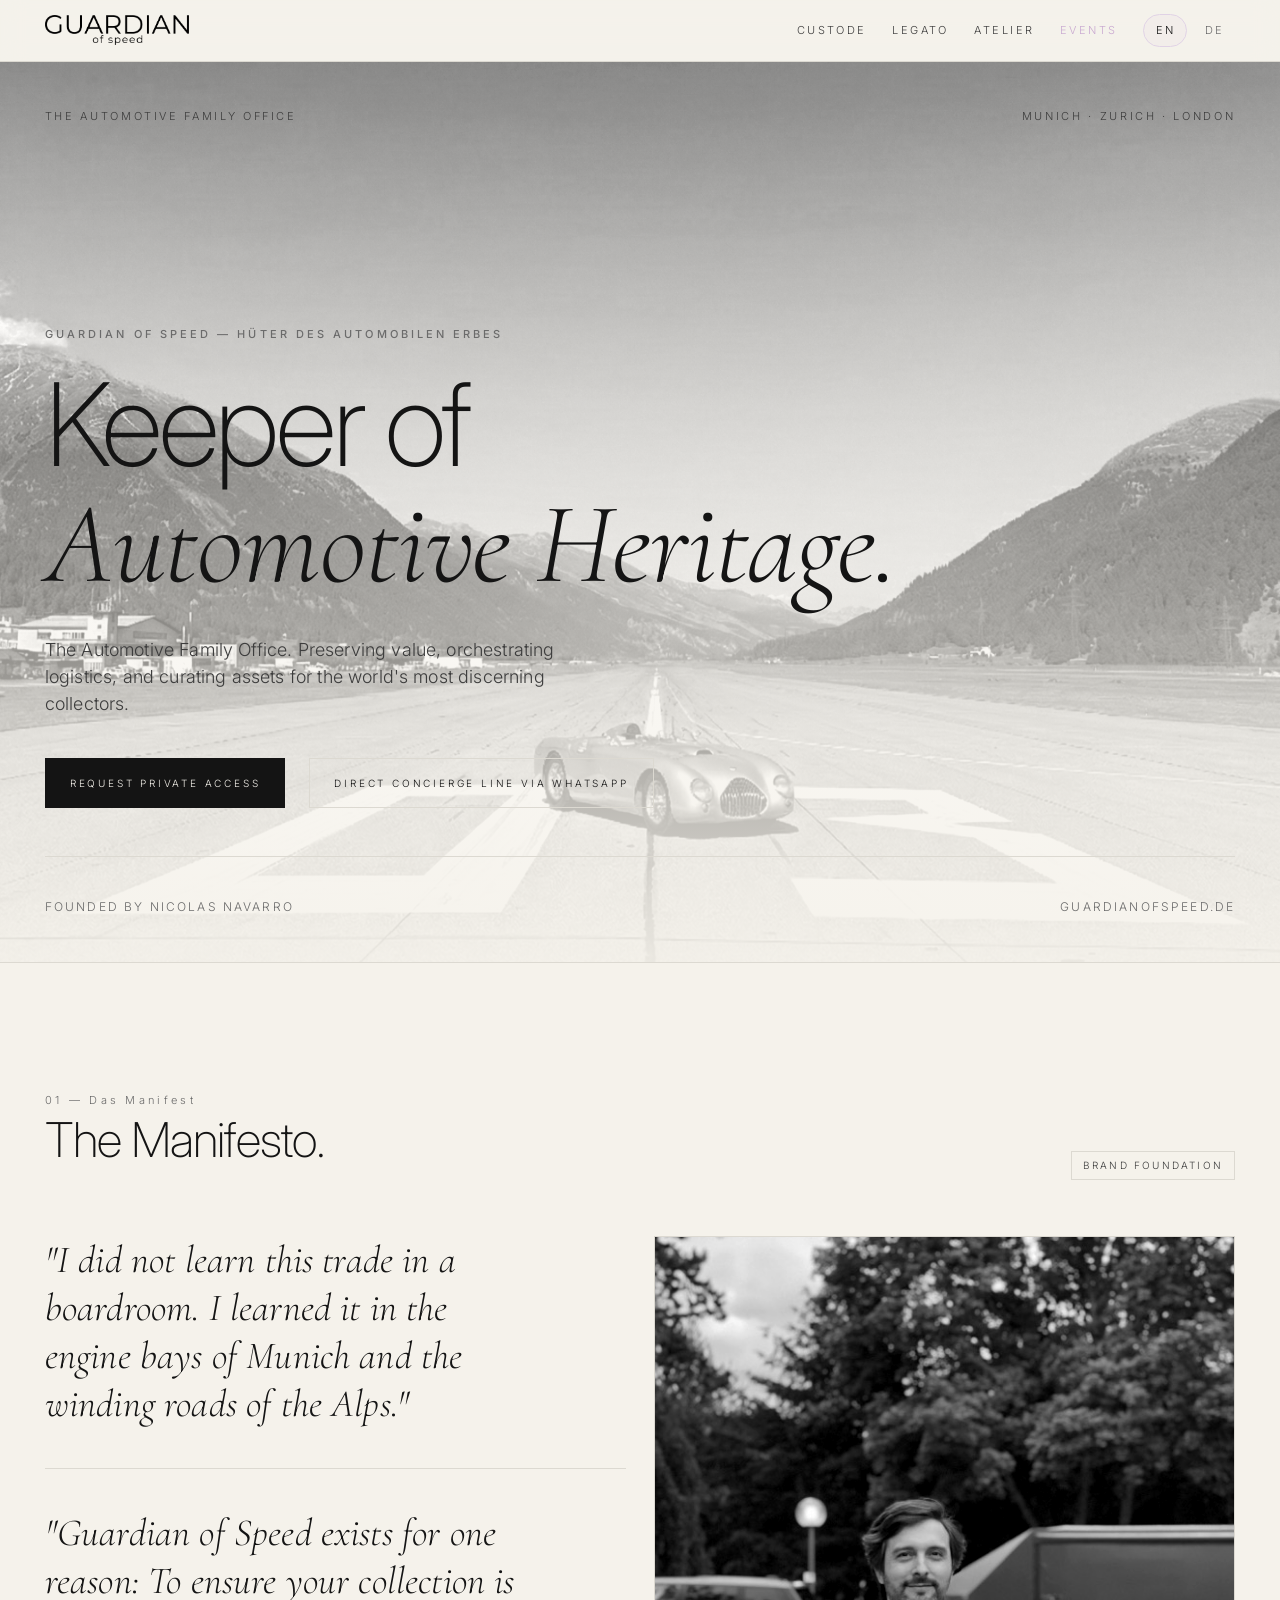
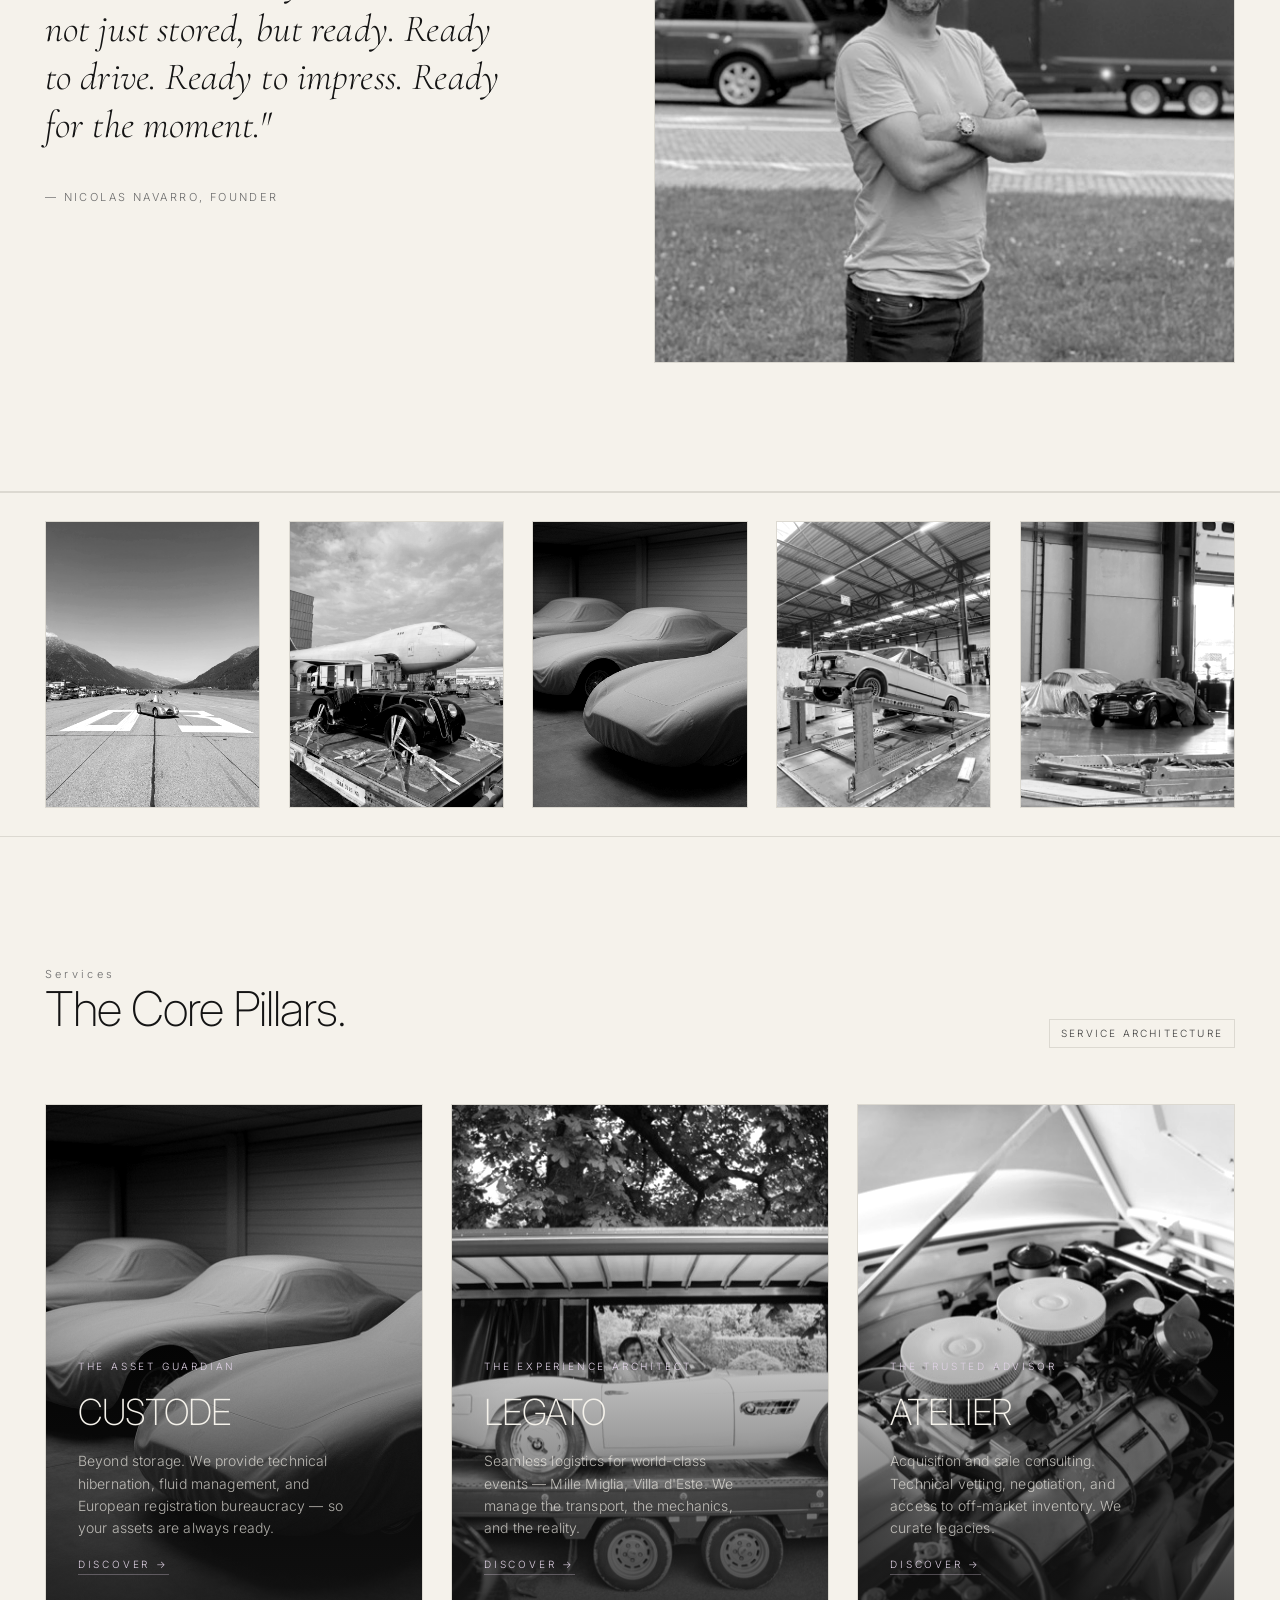
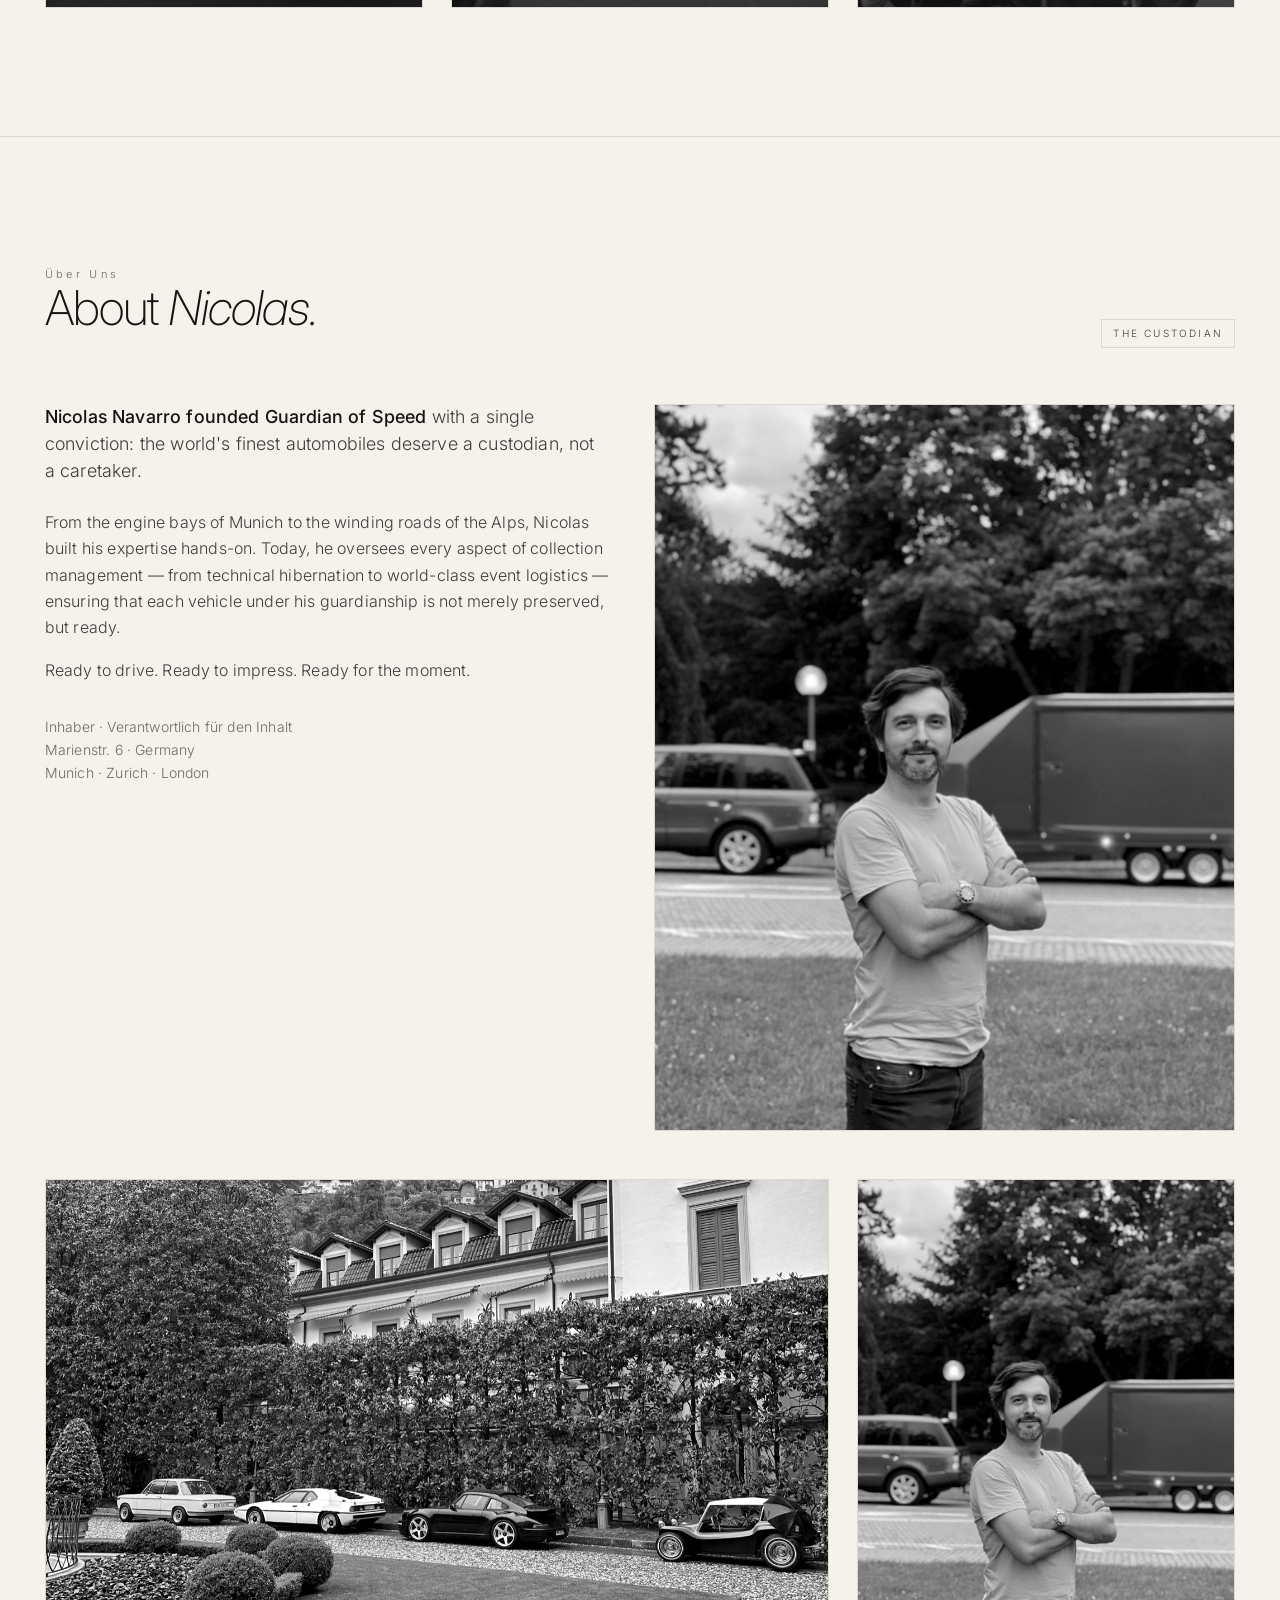
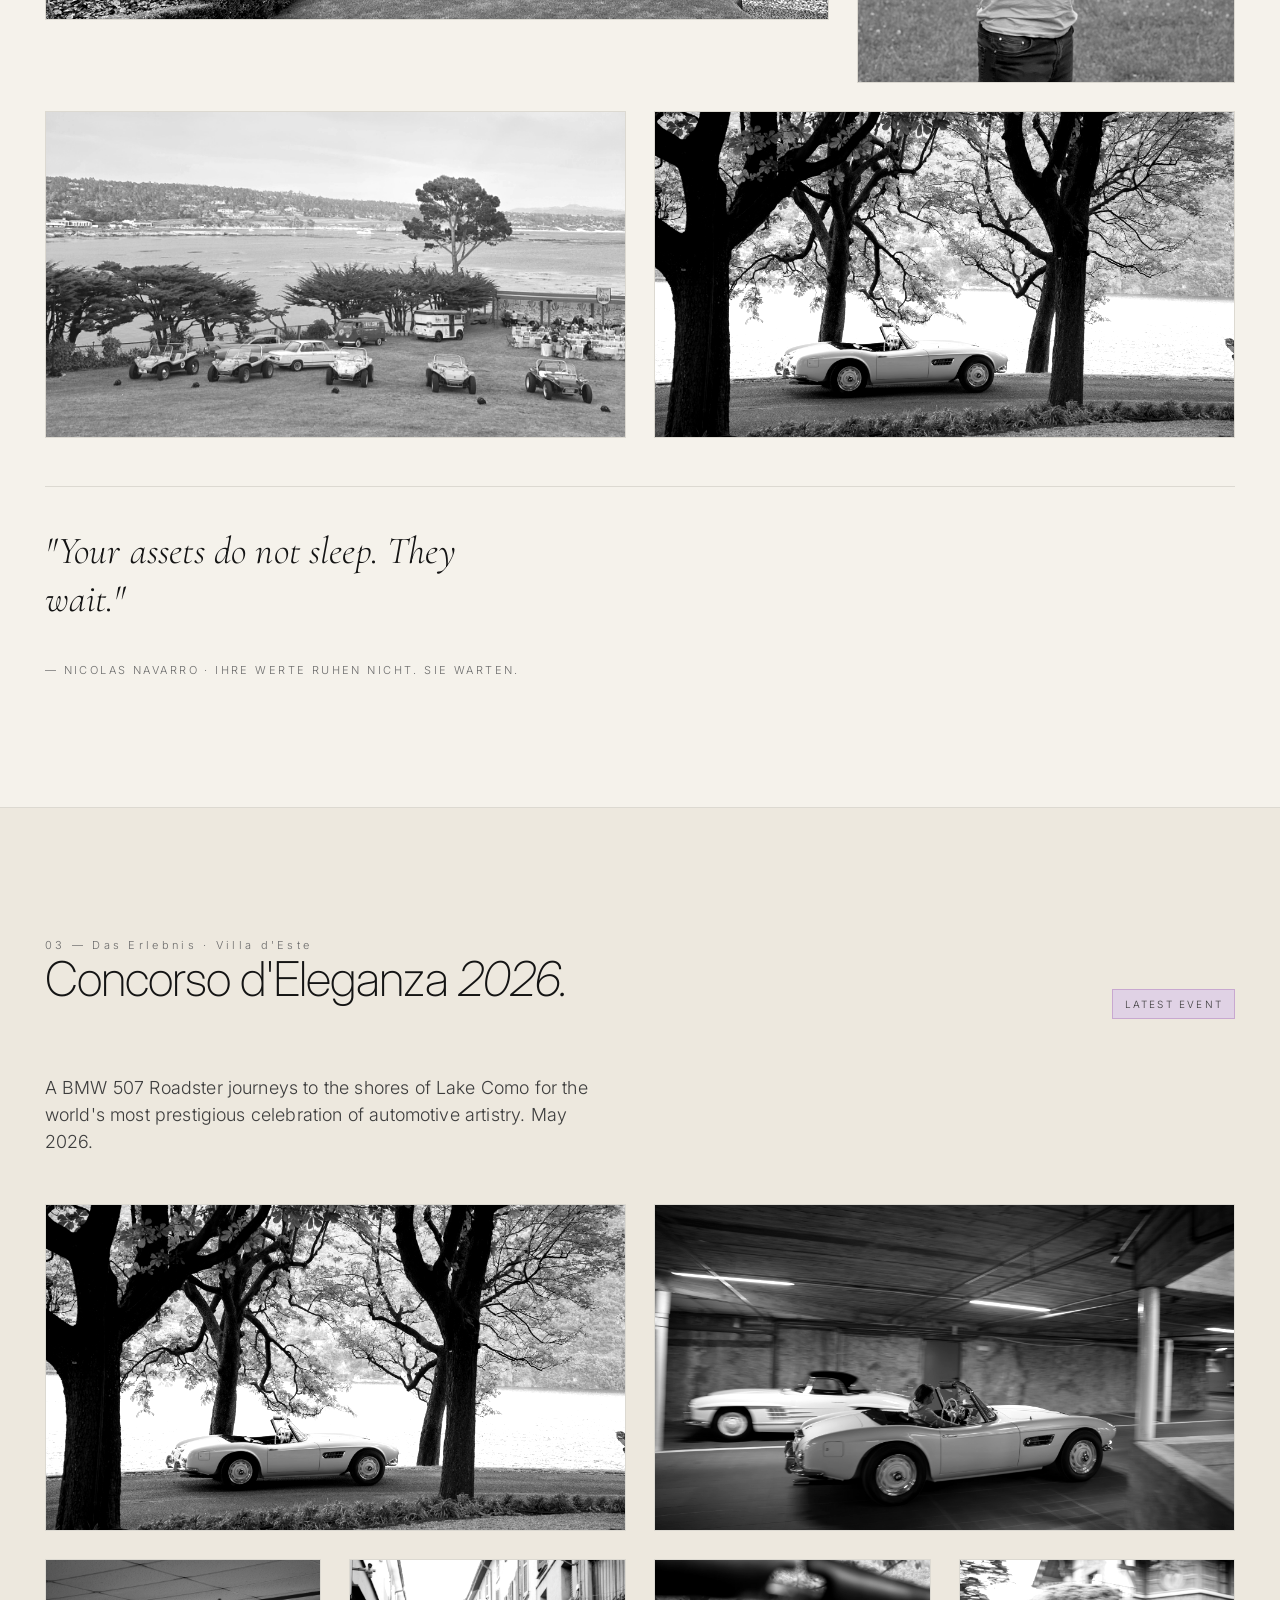
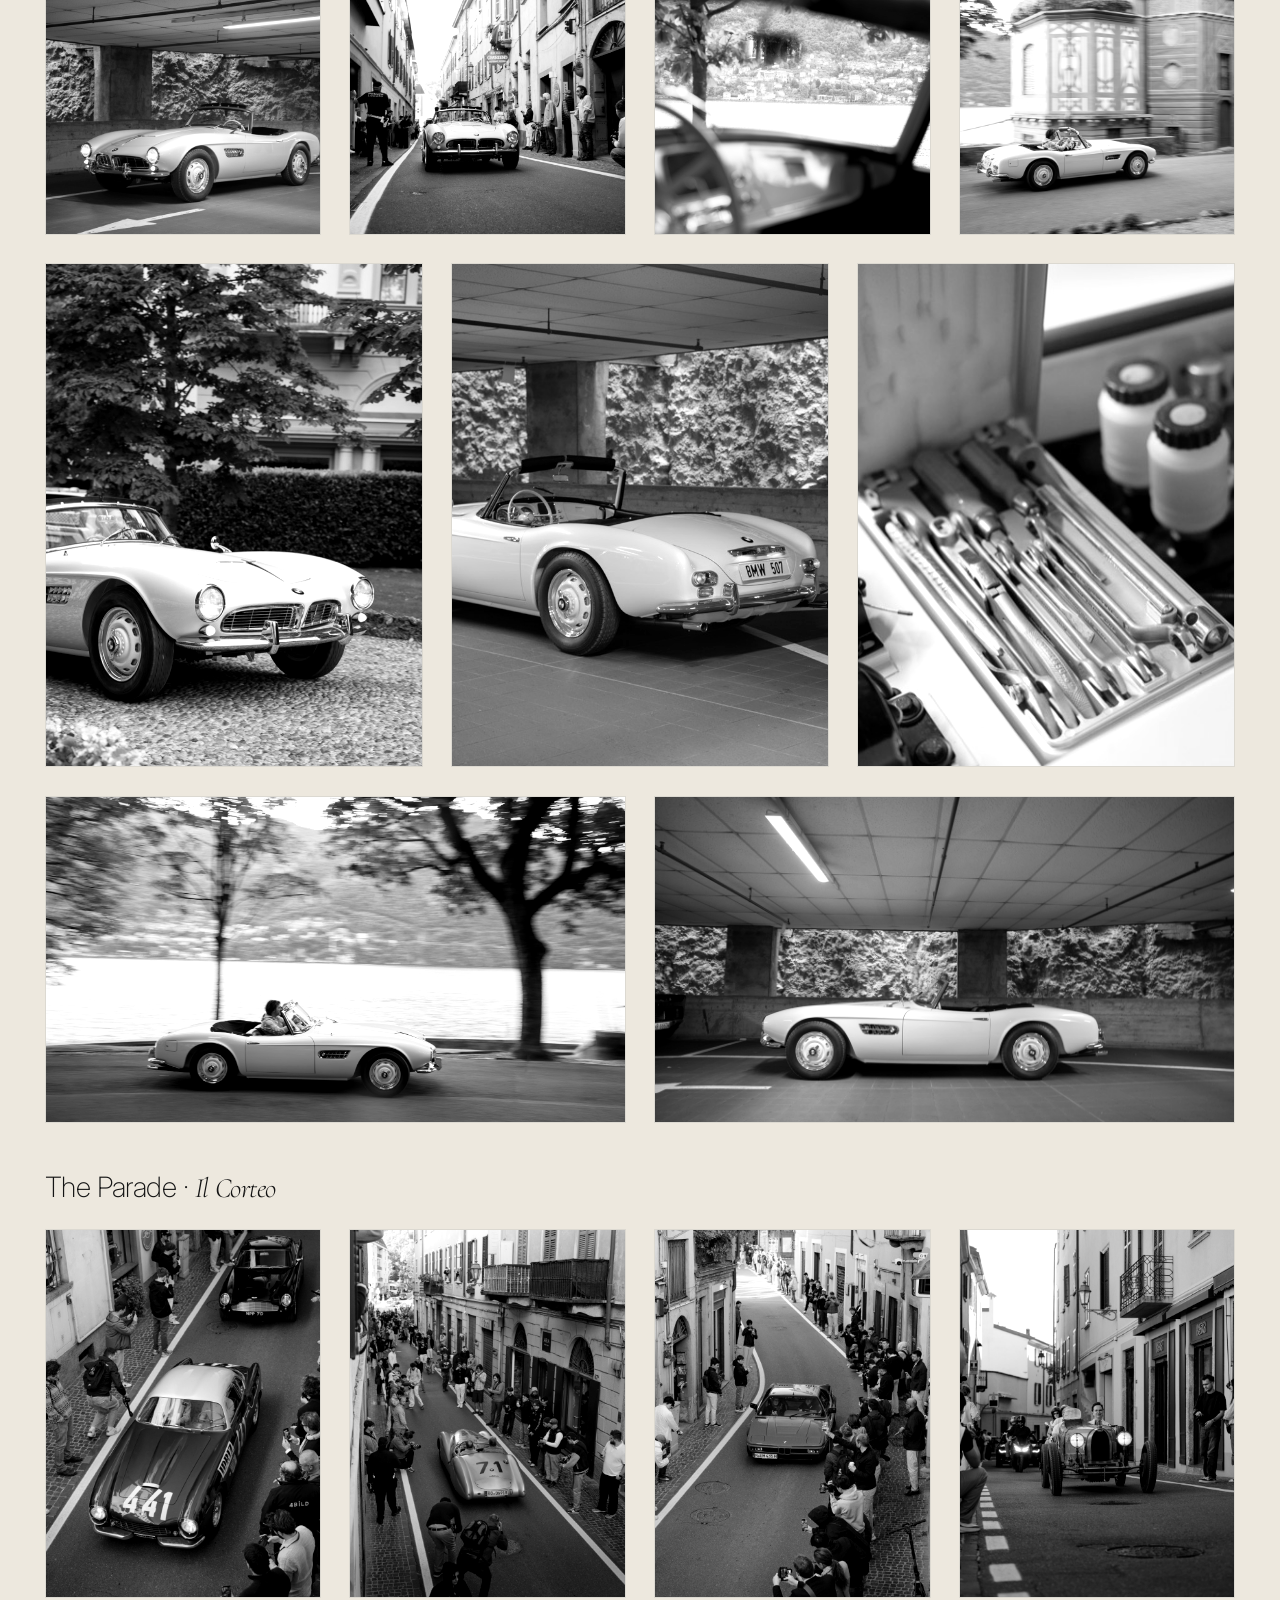
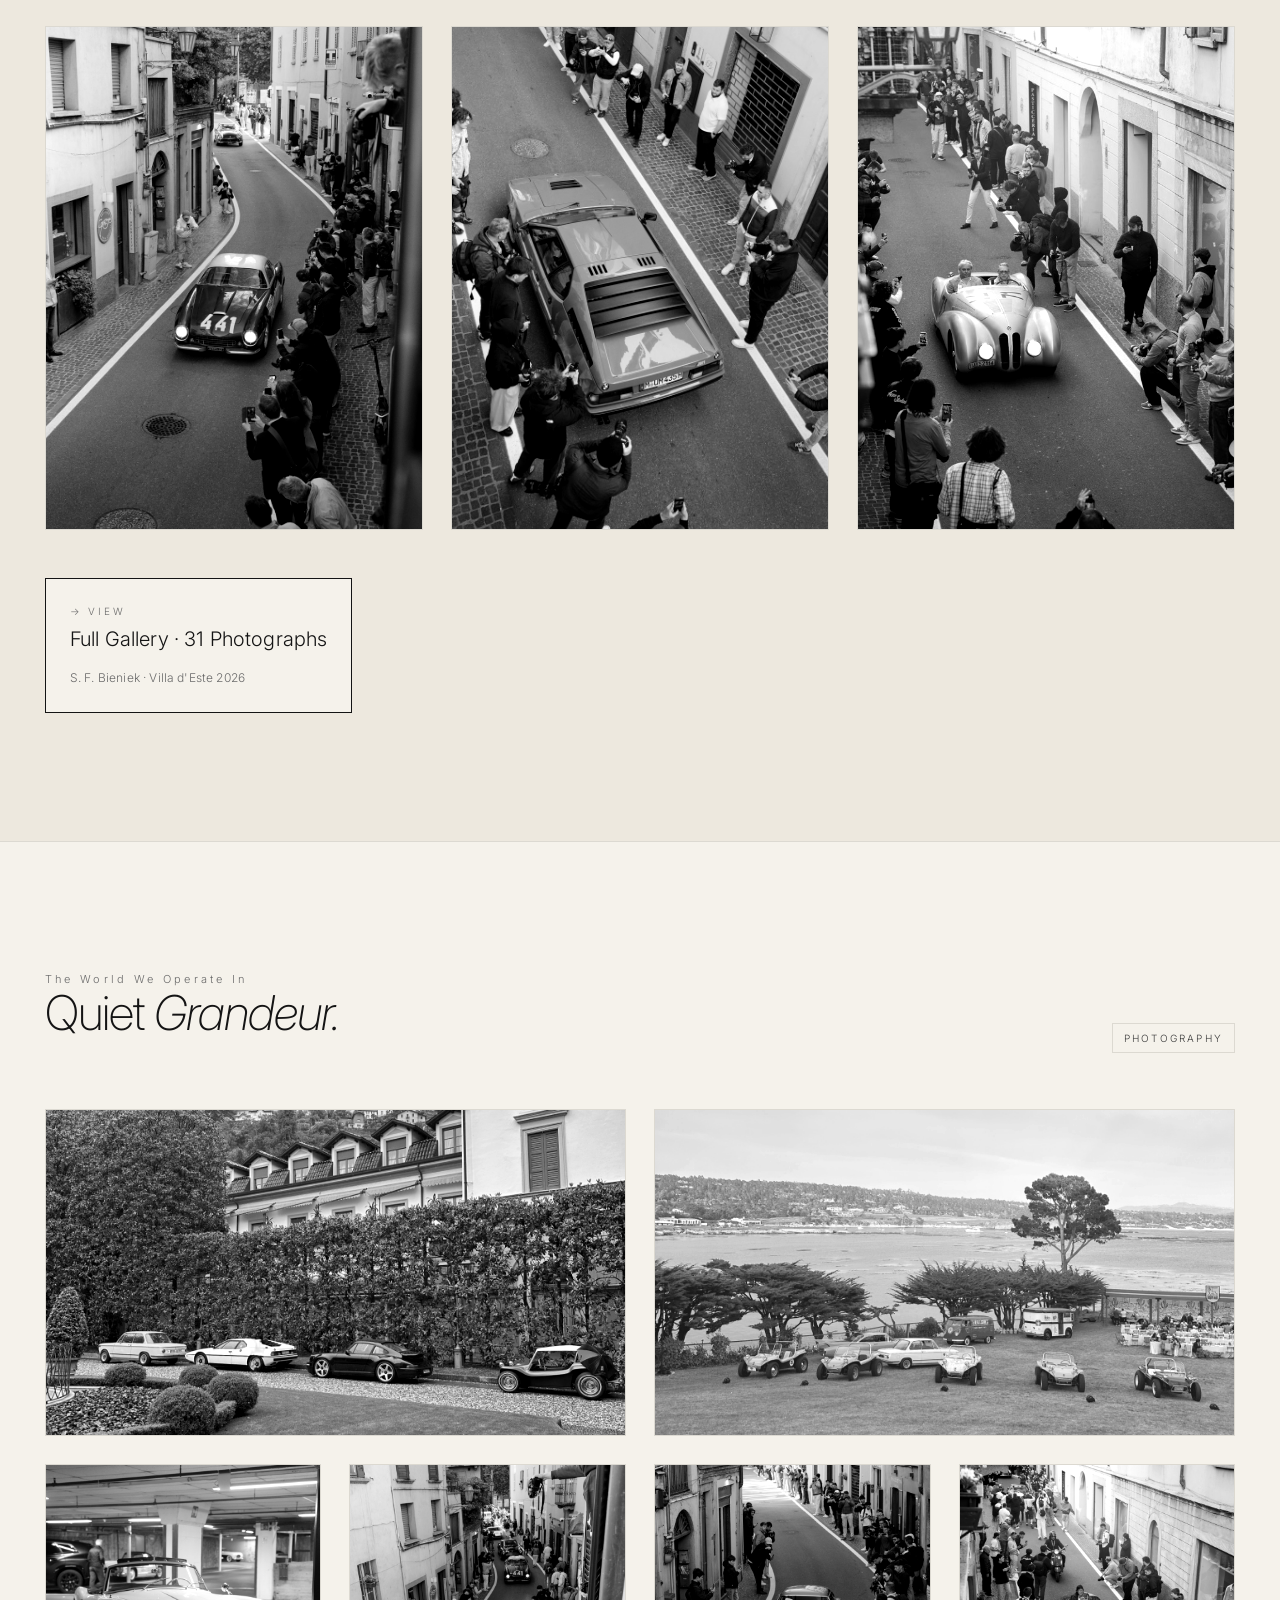
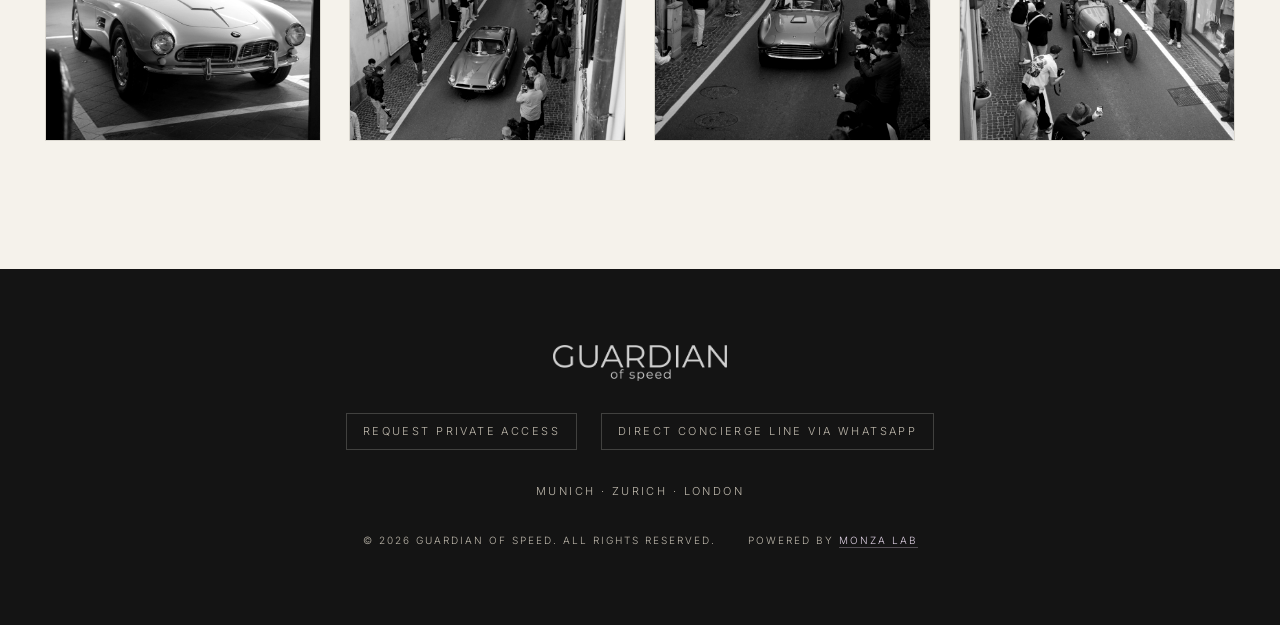
==== commit bcd180f4: "Add About Nicolas section with B&W→color hover photos - Full about section with bio, quotes, and pho" ====
--- a/index.html
+++ b/index.html
@@ -178,6 +178,64 @@
   </div>
 </section>
 
+<!-- ───── ABOUT NICOLAS ───── -->
+<section class="page" id="about">
+  <div class="wrap">
+    <div class="section-head">
+      <div>
+        <div class="section-num">Über Uns</div>
+        <h2>About <em>Nicolas.</em></h2>
+      </div>
+      <span class="tag">The Custodian</span>
+    </div>
+
+    <div class="grid cols-2" style="margin-bottom:3rem">
+      <div>
+        <p class="lead" style="margin-bottom:1.5rem">
+          <strong style="font-weight:500;color:var(--ink)">Nicolas Navarro founded Guardian of Speed</strong>
+          with a single conviction: the world's finest automobiles deserve a custodian, not a caretaker.
+        </p>
+        <p>From the engine bays of Munich to the winding roads of the Alps, Nicolas built his expertise hands-on. Today, he oversees every aspect of collection management — from technical hibernation to world-class event logistics — ensuring that each vehicle under his guardianship is not merely preserved, but ready.</p>
+        <p>Ready to drive. Ready to impress. Ready for the moment.</p>
+        <p style="font-size:14px;color:var(--fg-soft);margin-top:2rem">
+          Inhaber · Verantwortlich für den Inhalt<br>
+          Marienstr. 6 · Germany<br>
+          Munich · Zurich · London
+        </p>
+      </div>
+      <div>
+        <div class="photo" style="aspect-ratio:4/5">
+          <img src="img/nicolas-portrait.jpg" alt="Nicolas Navarro, Founder of Guardian of Speed" />
+        </div>
+      </div>
+    </div>
+
+    <!-- Nicolas photo grid — B&W → color on hover -->
+    <div class="grid cols-3">
+      <div class="photo photo-wide" style="aspect-ratio:16/9;grid-column:span 2">
+        <img src="img/original-villa-lineup.jpg" alt="Nicolas's collection at Villa d'Este gardens" />
+      </div>
+      <div class="photo" style="aspect-ratio:3/4">
+        <img src="img/nicolas-original.jpg" alt="Nicolas Navarro portrait" />
+      </div>
+    </div>
+
+    <div class="grid cols-2" style="margin-top:var(--grid-gap)">
+      <div class="photo photo-wide" style="aspect-ratio:16/9">
+        <img src="img/original-pebble-beach.jpg" alt="Nicolas at Pebble Beach Concours d'Elegance" />
+      </div>
+      <div class="photo photo-wide" style="aspect-ratio:16/9">
+        <img src="img/hero-lakeside.jpg" alt="BMW 507 at Lake Como — a Guardian vehicle" />
+      </div>
+    </div>
+
+    <div class="quote" style="margin-top:3rem">
+      <p>"Your assets do not sleep. They wait."</p>
+      <div class="src">— Nicolas Navarro · Ihre Werte ruhen nicht. Sie warten.</div>
+    </div>
+  </div>
+</section>
+
 <!-- ═══════ NEW CONTENT: Villa d'Este 2026 ═══════ -->
 <section class="page" id="events" style="background:var(--bg-2)">
   <div class="wrap">
